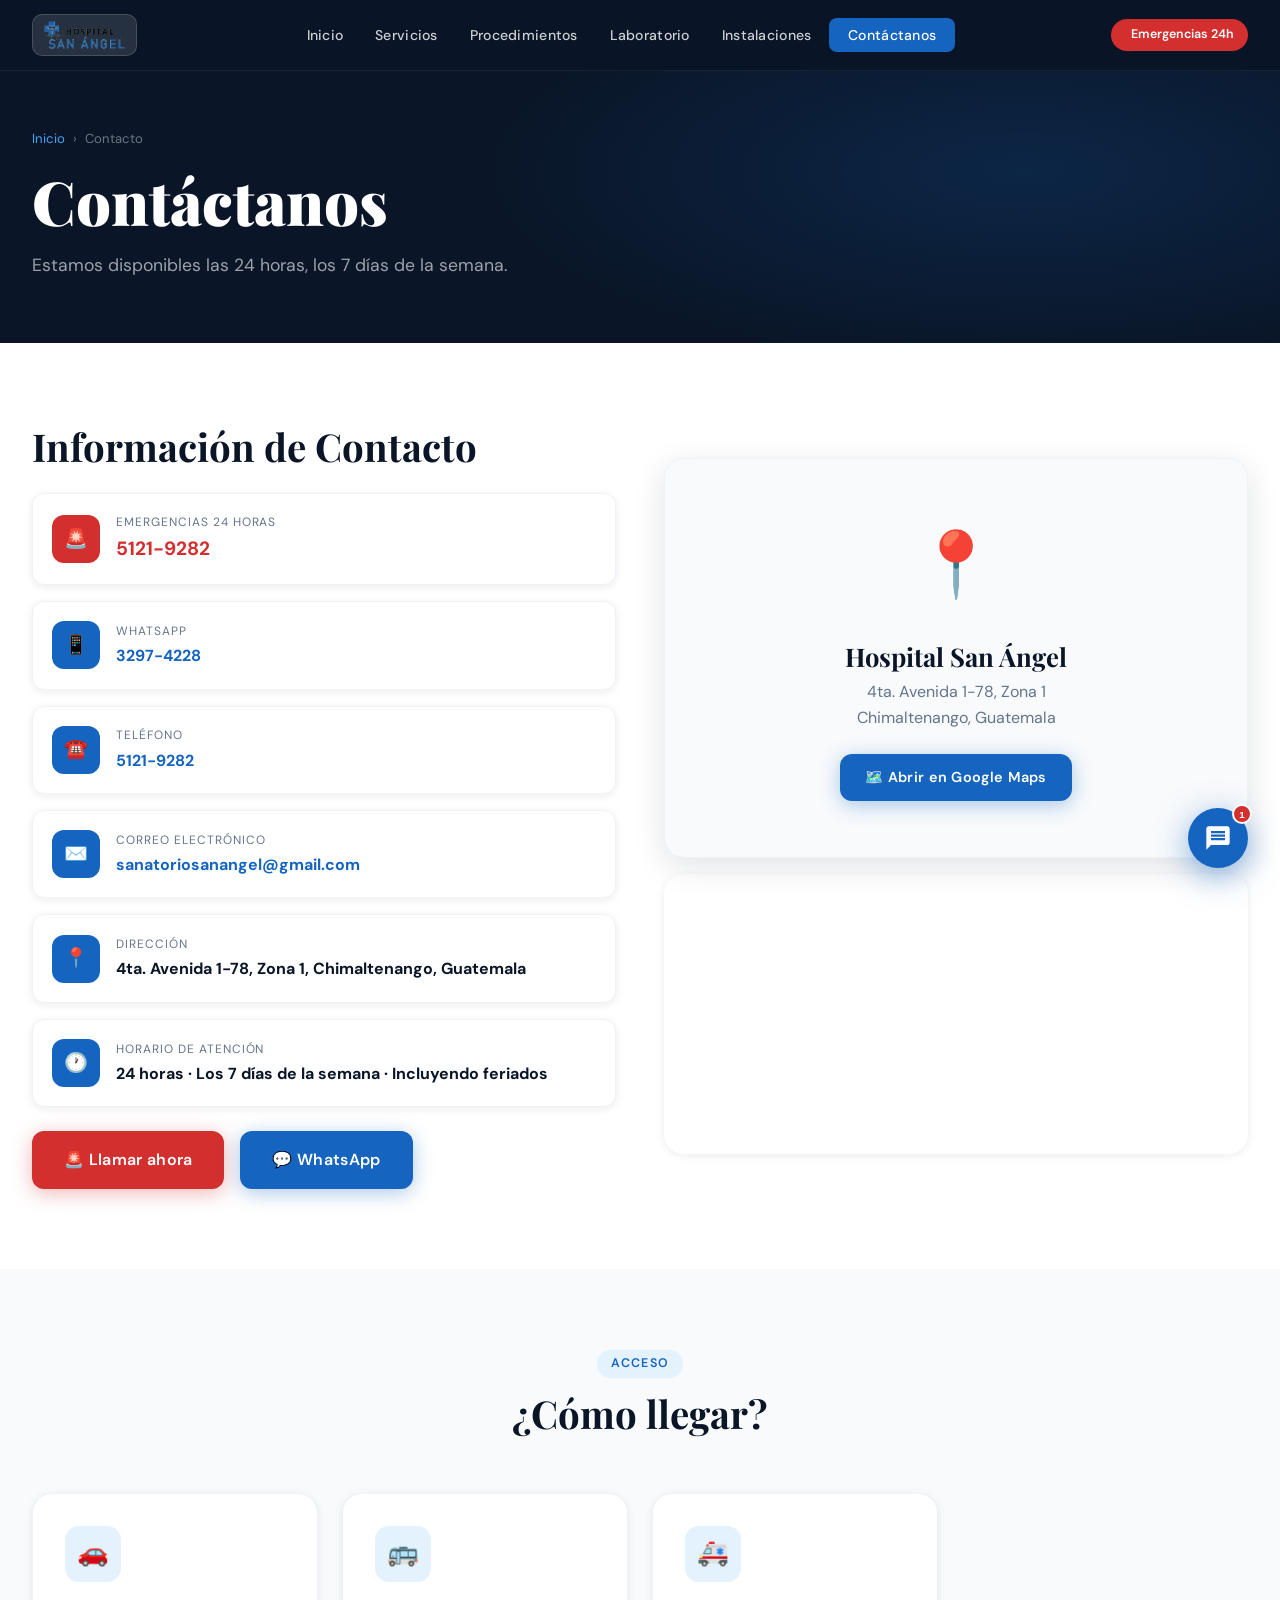
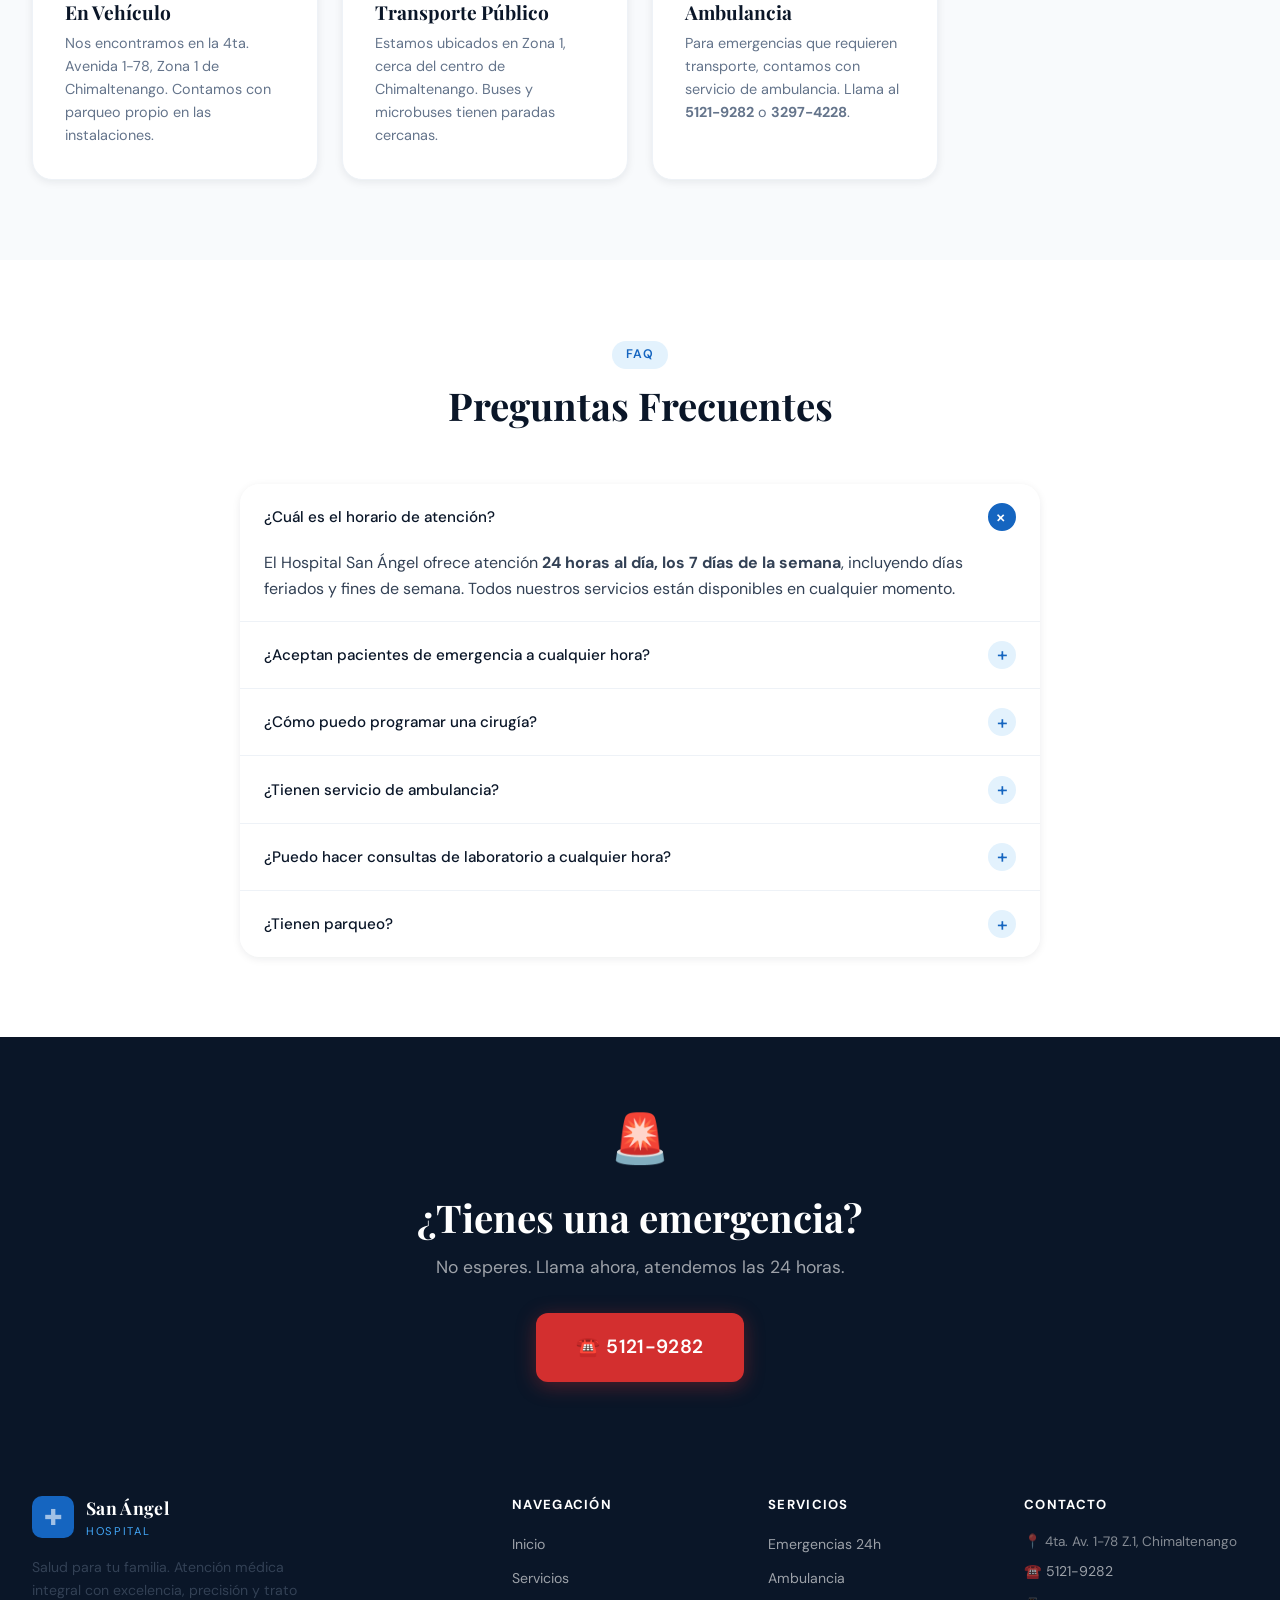
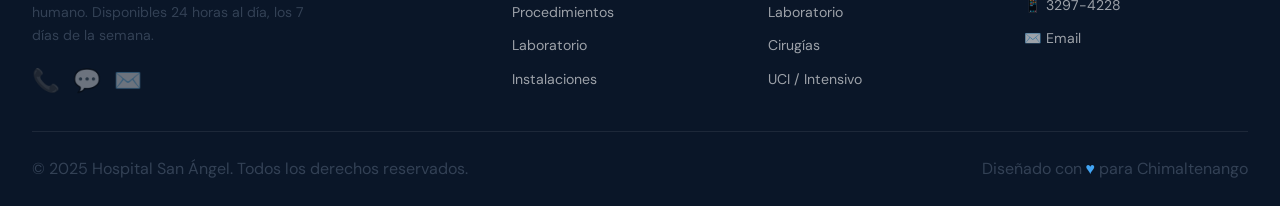
==== pages/contacto.html @ 94cc9ede "first commit" ====
<!DOCTYPE html>
<html lang="es">
<head>
  <meta charset="UTF-8">
  <meta name="viewport" content="width=device-width, initial-scale=1.0">
  <title>Contacto y Ubicación – Hospital San Ángel Chimaltenango</title>
  <meta name="description" content="Contáctanos: 5121-9282 | 3297-4228. 4ta. Avenida 1-78, Zona 1, Chimaltenango. Atención 24 horas. Hospital San Ángel.">
  <link rel="stylesheet" href="../css/main.css">
</head>
<body>

<div id="header-root"></div>

<!-- PAGE HERO -->
<section class="page-hero">
  <div class="container">
    <div class="breadcrumb">
      <a href="../index.html">Inicio</a>
      <span>›</span>
      <span>Contacto</span>
    </div>
    <h1 class="fade-in">Contáctanos</h1>
    <p class="fade-in fade-in-delay-1">Estamos disponibles las 24 horas, los 7 días de la semana.</p>
  </div>
</section>

<!-- CONTACTO PRINCIPAL -->
<section class="section">
  <div class="container">
    <div class="contact-grid fade-in">
      <div>
        <h2 style="margin-bottom:1.5rem;">Información de Contacto</h2>

        <div class="contact-item">
          <div class="contact-icon" style="background:var(--red);">🚨</div>
          <div class="contact-info">
            <label>Emergencias 24 horas</label>
            <strong><a href="tel:51219282" style="color:var(--red); font-size:1.2rem;">5121-9282</a></strong>
          </div>
        </div>

        <div class="contact-item">
          <div class="contact-icon">📱</div>
          <div class="contact-info">
            <label>WhatsApp</label>
            <strong><a href="https://wa.me/50232974228" target="_blank" style="color:var(--blue);">3297-4228</a></strong>
          </div>
        </div>

        <div class="contact-item">
          <div class="contact-icon">☎️</div>
          <div class="contact-info">
            <label>Teléfono</label>
            <strong><a href="tel:51219282" style="color:var(--blue);">5121-9282</a></strong>
          </div>
        </div>

        <div class="contact-item">
          <div class="contact-icon">✉️</div>
          <div class="contact-info">
            <label>Correo Electrónico</label>
            <strong><a href="mailto:sanatoriosanangel@gmail.com" style="color:var(--blue);">sanatoriosanangel@gmail.com</a></strong>
          </div>
        </div>

        <div class="contact-item">
          <div class="contact-icon">📍</div>
          <div class="contact-info">
            <label>Dirección</label>
            <strong>4ta. Avenida 1-78, Zona 1, Chimaltenango, Guatemala</strong>
          </div>
        </div>

        <div class="contact-item">
          <div class="contact-icon">🕐</div>
          <div class="contact-info">
            <label>Horario de Atención</label>
            <strong>24 horas · Los 7 días de la semana · Incluyendo feriados</strong>
          </div>
        </div>

        <div style="display:flex; gap:1rem; flex-wrap:wrap; margin-top:1.5rem;">
          <a href="tel:51219282" class="btn btn-red btn-lg">🚨 Llamar ahora</a>
          <a href="https://wa.me/50232974228" target="_blank" class="btn btn-primary btn-lg">💬 WhatsApp</a>
        </div>
      </div>

      <!-- MAPA -->
      <div class="fade-in fade-in-delay-1">
        <div style="border-radius:var(--radius-lg); overflow:hidden; box-shadow:var(--shadow-md); height:400px; background:var(--gray-100); display:flex; flex-direction:column; align-items:center; justify-content:center; gap:1.5rem; border: 1px solid var(--gray-200);">
          <div style="font-size:4rem;">📍</div>
          <div style="text-align:center;">
            <h3 style="margin-bottom:0.5rem;">Hospital San Ángel</h3>
            <p style="color:var(--gray-500);">4ta. Avenida 1-78, Zona 1<br>Chimaltenango, Guatemala</p>
          </div>
          <a href="https://maps.google.com/?q=Hospital+San+Angel+Chimaltenango+Guatemala" 
             target="_blank" class="btn btn-primary">
            🗺️ Abrir en Google Maps
          </a>
        </div>
        <!-- EMBED MAP (funciona cuando el sitio está alojado) -->
        <div style="margin-top:1rem; border-radius:var(--radius-lg); overflow:hidden; box-shadow:var(--shadow-sm);">
          <iframe 
            src="https://maps.google.com/maps?q=Hospital+San+Angel+4ta+Avenida+Zona+1+Chimaltenango&output=embed&z=15"
            width="100%" height="280" style="border:0; display:block;" 
            allowfullscreen="" loading="lazy"
            referrerpolicy="strict-origin-when-cross-origin"
            title="Mapa Hospital San Ángel">
          </iframe>
        </div>
      </div>
    </div>
  </div>
</section>

<!-- CÓMO LLEGAR -->
<section class="section section-alt">
  <div class="container">
    <div class="section-header">
      <span class="section-label">Acceso</span>
      <h2 class="section-title">¿Cómo llegar?</h2>
    </div>
    <div class="cards-grid fade-in">
      <div class="card">
        <div class="card-icon">🚗</div>
        <h3>En Vehículo</h3>
        <p>Nos encontramos en la 4ta. Avenida 1-78, Zona 1 de Chimaltenango. Contamos con parqueo propio en las instalaciones.</p>
      </div>
      <div class="card fade-in-delay-1">
        <div class="card-icon">🚌</div>
        <h3>Transporte Público</h3>
        <p>Estamos ubicados en Zona 1, cerca del centro de Chimaltenango. Buses y microbuses tienen paradas cercanas.</p>
      </div>
      <div class="card fade-in-delay-2">
        <div class="card-icon">🚑</div>
        <h3>Ambulancia</h3>
        <p>Para emergencias que requieren transporte, contamos con servicio de ambulancia. Llama al <strong>5121-9282</strong> o <strong>3297-4228</strong>.</p>
      </div>
    </div>
  </div>
</section>

<!-- PREGUNTAS FRECUENTES -->
<section class="section">
  <div class="container">
    <div class="section-header">
      <span class="section-label">FAQ</span>
      <h2 class="section-title">Preguntas Frecuentes</h2>
    </div>
    <div style="max-width:800px; margin:0 auto;" class="fade-in">
      <div class="accordion">
        <div class="accordion-item">
          <button class="accordion-btn" aria-expanded="true">
            <span>¿Cuál es el horario de atención?</span>
            <span class="acc-icon">+</span>
          </button>
          <div class="accordion-body open">
            <p>El Hospital San Ángel ofrece atención <strong>24 horas al día, los 7 días de la semana</strong>, incluyendo días feriados y fines de semana. Todos nuestros servicios están disponibles en cualquier momento.</p>
          </div>
        </div>
        <div class="accordion-item">
          <button class="accordion-btn" aria-expanded="false">
            <span>¿Aceptan pacientes de emergencia a cualquier hora?</span>
            <span class="acc-icon">+</span>
          </button>
          <div class="accordion-body">
            <p>Sí. El área de emergencias está disponible <strong>24 horas</strong> con personal médico capacitado para atender cualquier urgencia al momento de llegar. Para emergencias fuera del hospital, llama al <strong>5121-9282</strong>.</p>
          </div>
        </div>
        <div class="accordion-item">
          <button class="accordion-btn" aria-expanded="false">
            <span>¿Cómo puedo programar una cirugía?</span>
            <span class="acc-icon">+</span>
          </button>
          <div class="accordion-body">
            <p>Puedes comunicarte con nosotros por WhatsApp al <strong>3297-4228</strong>, por teléfono al <strong>5121-9282</strong> o por correo electrónico a <strong>sanatoriosanangel@gmail.com</strong> para programar tu procedimiento con el especialista correspondiente.</p>
          </div>
        </div>
        <div class="accordion-item">
          <button class="accordion-btn" aria-expanded="false">
            <span>¿Tienen servicio de ambulancia?</span>
            <span class="acc-icon">+</span>
          </button>
          <div class="accordion-body">
            <p>Sí. Contamos con servicio de ambulancia disponible las <strong>24 horas, los 7 días</strong> para emergencias y traslados. Llama al <strong>3297-4228</strong> o <strong>5121-9282</strong> para solicitarla.</p>
          </div>
        </div>
        <div class="accordion-item">
          <button class="accordion-btn" aria-expanded="false">
            <span>¿Puedo hacer consultas de laboratorio a cualquier hora?</span>
            <span class="acc-icon">+</span>
          </button>
          <div class="accordion-body">
            <p>Sí. Nuestro laboratorio clínico está disponible <strong>24 horas</strong> para análisis de emergencia y estudios de rutina. Los resultados son entregados de forma confiable y puntual.</p>
          </div>
        </div>
        <div class="accordion-item">
          <button class="accordion-btn" aria-expanded="false">
            <span>¿Tienen parqueo?</span>
            <span class="acc-icon">+</span>
          </button>
          <div class="accordion-body">
            <p>Sí. Contamos con parqueo propio dentro de las instalaciones del hospital, disponible para pacientes y sus acompañantes las 24 horas.</p>
          </div>
        </div>
      </div>
    </div>
  </div>
</section>

<!-- CTA EMERGENCIAS -->
<section style="background:var(--navy); padding:4rem 0;">
  <div class="container" style="text-align:center;">
    <div class="fade-in">
      <div style="font-size:3rem; margin-bottom:1rem;">🚨</div>
      <h2 style="color:white; margin-bottom:0.8rem;">¿Tienes una emergencia?</h2>
      <p style="color:rgba(255,255,255,0.6); margin-bottom:2rem; font-size:1.1rem;">No esperes. Llama ahora, atendemos las 24 horas.</p>
      <a href="tel:51219282" class="btn btn-red btn-lg" style="font-size:1.2rem; padding:1.2rem 2.5rem;">
        ☎️ 5121-9282
      </a>
    </div>
  </div>
</section>

<div id="footer-root"></div>
<div id="chatbot-root"></div>

<script src="../js/components.js"></script>
<script src="../js/main.js"></script>
<script>
  document.getElementById('header-root').innerHTML = renderHeader('contacto');
  document.getElementById('footer-root').innerHTML = renderFooter(true);
  document.getElementById('chatbot-root').innerHTML = renderChatbot();
</script>
</body>
</html>
---- css/main.css ----
@import url('https://fonts.googleapis.com/css2?family=Playfair+Display:wght@400;700;900&family=DM+Sans:ital,opsz,wght@0,9..40,300;0,9..40,400;0,9..40,500;0,9..40,600;1,9..40,300&display=swap');

:root {
  --navy: #0A1628;
  --navy-mid: #112240;
  --blue: #1565C0;
  --blue-bright: #1976D2;
  --blue-light: #42A5F5;
  --blue-pale: #E3F2FD;
  --red: #D32F2F;
  --red-soft: #EF5350;
  --white: #FFFFFF;
  --gray-100: #F8FAFC;
  --gray-200: #EEF2F7;
  --gray-300: #CBD5E1;
  --gray-500: #64748B;
  --gray-700: #334155;
  --gold: #FFB300;
  --shadow-sm: 0 2px 8px rgba(10,22,40,0.08);
  --shadow-md: 0 8px 32px rgba(10,22,40,0.12);
  --shadow-lg: 0 24px 64px rgba(10,22,40,0.18);
  --radius: 12px;
  --radius-lg: 20px;
  --transition: all 0.3s cubic-bezier(0.4,0,0.2,1);
}

*, *::before, *::after { box-sizing: border-box; margin: 0; padding: 0; }

html { scroll-behavior: smooth; font-size: 16px; }

body {
  font-family: 'DM Sans', sans-serif;
  background: var(--white);
  color: var(--navy);
  overflow-x: hidden;
  line-height: 1.6;
}

/* ─── TYPOGRAPHY ─── */
h1, h2, h3, h4 {
  font-family: 'Playfair Display', serif;
  line-height: 1.2;
}
h1 { font-size: clamp(2.2rem, 5vw, 3.8rem); font-weight: 900; }
h2 { font-size: clamp(1.6rem, 3vw, 2.6rem); font-weight: 700; }
h3 { font-size: clamp(1.2rem, 2vw, 1.6rem); font-weight: 700; }
h4 { font-size: 1.1rem; font-weight: 600; font-family: 'DM Sans', sans-serif; }
p { font-size: 1rem; color: var(--gray-700); }
a { text-decoration: none; color: inherit; }

/* ─── HEADER / NAV ─── */
.site-header {
  position: fixed; top: 0; left: 0; right: 0; z-index: 1000;
  background: rgba(10,22,40,0.95);
  backdrop-filter: blur(16px);
  border-bottom: 1px solid rgba(255,255,255,0.06);
  transition: var(--transition);
}
.site-header.scrolled {
  background: rgba(10,22,40,0.98);
  box-shadow: var(--shadow-md);
}
.nav-inner {
  max-width: 1300px; margin: 0 auto;
  display: flex; align-items: center; justify-content: space-between;
  padding: 0 2rem; height: 70px;
}
.nav-logo {
  display: flex; align-items: center; gap: 12px;
}
.nav-logo .logo-icon {
  width: 42px; height: 42px;
  background: var(--blue);
  border-radius: 10px;
  display: flex; align-items: center; justify-content: center;
  font-size: 1.4rem;
}
.nav-logo .logo-text { color: var(--white); }
.nav-logo .logo-text strong {
  display: block; font-family: 'Playfair Display', serif;
  font-size: 1.1rem; letter-spacing: 0.02em;
}
.nav-logo .logo-text span {
  display: block; font-size: 0.7rem; color: var(--blue-light);
  letter-spacing: 0.15em; text-transform: uppercase;
}
.nav-links {
  display: flex; align-items: center; gap: 0.2rem; list-style: none;
}
.nav-links a {
  color: rgba(255,255,255,0.8); font-size: 0.88rem;
  padding: 0.5rem 0.9rem; border-radius: 8px;
  transition: var(--transition); font-weight: 500;
  letter-spacing: 0.02em;
}
.nav-links a:hover { color: var(--white); background: rgba(255,255,255,0.08); }
.nav-links a.active { color: var(--blue-light); }
.nav-cta {
  background: var(--blue); color: var(--white) !important;
  border-radius: 8px; padding: 0.5rem 1.2rem !important;
}
.nav-cta:hover { background: var(--blue-bright) !important; }
.nav-emergency {
  display: flex; align-items: center; gap: 8px;
}
.emergency-pill {
  background: var(--red); color: var(--white);
  border-radius: 100px; padding: 6px 14px;
  font-size: 0.78rem; font-weight: 600;
  display: flex; align-items: center; gap: 6px;
  animation: pulse-red 2s infinite;
}
@keyframes pulse-red {
  0%, 100% { box-shadow: 0 0 0 0 rgba(211,47,47,0.4); }
  50% { box-shadow: 0 0 0 8px rgba(211,47,47,0); }
}
.hamburger {
  display: none; flex-direction: column; gap: 5px;
  cursor: pointer; padding: 6px;
}
.hamburger span {
  display: block; width: 24px; height: 2px;
  background: var(--white); border-radius: 2px;
  transition: var(--transition);
}

/* ─── HERO ─── */
.hero {
  min-height: 100vh;
  background: var(--navy);
  position: relative; overflow: hidden;
  display: flex; align-items: center;
  padding-top: 70px;
}
.hero-bg {
  position: absolute; inset: 0;
  background: 
    radial-gradient(ellipse 80% 60% at 70% 50%, rgba(21,101,192,0.18) 0%, transparent 70%),
    radial-gradient(ellipse 40% 40% at 20% 80%, rgba(66,165,245,0.08) 0%, transparent 60%);
}
.hero-grid {
  position: absolute; inset: 0; opacity: 0.04;
  background-image: 
    linear-gradient(rgba(255,255,255,0.5) 1px, transparent 1px),
    linear-gradient(90deg, rgba(255,255,255,0.5) 1px, transparent 1px);
  background-size: 60px 60px;
}
.hero-inner {
  max-width: 1300px; margin: 0 auto; padding: 0 2rem;
  display: grid; grid-template-columns: 1fr 1fr;
  gap: 4rem; align-items: center; width: 100%;
  position: relative; z-index: 1;
}
.hero-badge {
  display: inline-flex; align-items: center; gap: 8px;
  background: rgba(21,101,192,0.2); border: 1px solid rgba(21,101,192,0.4);
  border-radius: 100px; padding: 6px 16px; margin-bottom: 1.5rem;
  color: var(--blue-light); font-size: 0.82rem; font-weight: 500;
  letter-spacing: 0.08em; text-transform: uppercase;
}
.hero-badge .dot {
  width: 7px; height: 7px; background: var(--blue-light);
  border-radius: 50%; animation: blink 1.5s infinite;
}
@keyframes blink {
  0%, 100% { opacity: 1; } 50% { opacity: 0.3; }
}
.hero-title { color: var(--white); margin-bottom: 1.2rem; }
.hero-title span { color: var(--blue-light); display: block; }
.hero-desc {
  color: rgba(255,255,255,0.65); font-size: 1.1rem;
  margin-bottom: 2rem; max-width: 480px; line-height: 1.7;
}
.hero-actions { display: flex; gap: 1rem; flex-wrap: wrap; margin-bottom: 2.5rem; }
.hero-stats {
  display: flex; gap: 2rem;
}
.hero-stat-num {
  font-family: 'Playfair Display', serif;
  font-size: 2rem; font-weight: 900; color: var(--white);
}
.hero-stat-label { font-size: 0.78rem; color: rgba(255,255,255,0.5); text-transform: uppercase; letter-spacing: 0.08em; }
.hero-cards {
  display: grid; grid-template-columns: 1fr 1fr;
  gap: 1rem;
}
.hero-card {
  background: rgba(255,255,255,0.04);
  border: 1px solid rgba(255,255,255,0.08);
  border-radius: var(--radius-lg); padding: 1.5rem;
  transition: var(--transition);
}
.hero-card:hover {
  background: rgba(255,255,255,0.07);
  border-color: rgba(21,101,192,0.4);
  transform: translateY(-4px);
}
.hero-card:first-child { grid-column: 1 / -1; }
.hero-card-icon {
  width: 48px; height: 48px; border-radius: 12px;
  background: rgba(21,101,192,0.2);
  display: flex; align-items: center; justify-content: center;
  font-size: 1.4rem; margin-bottom: 0.8rem;
}
.hero-card h4 { color: var(--white); margin-bottom: 0.3rem; }
.hero-card p { font-size: 0.85rem; color: rgba(255,255,255,0.5); }

/* ─── BUTTONS ─── */
.btn {
  display: inline-flex; align-items: center; gap: 8px;
  padding: 0.75rem 1.6rem; border-radius: var(--radius);
  font-size: 0.9rem; font-weight: 600; cursor: pointer;
  transition: var(--transition); border: none;
  font-family: 'DM Sans', sans-serif; letter-spacing: 0.02em;
  text-decoration: none;
}
.btn-primary {
  background: var(--blue); color: var(--white);
  box-shadow: 0 4px 20px rgba(21,101,192,0.35);
}
.btn-primary:hover {
  background: var(--blue-bright);
  transform: translateY(-2px);
  box-shadow: 0 8px 30px rgba(21,101,192,0.45);
}
.btn-outline {
  background: transparent; color: var(--white);
  border: 1.5px solid rgba(255,255,255,0.25);
}
.btn-outline:hover {
  background: rgba(255,255,255,0.08);
  border-color: rgba(255,255,255,0.5);
}
.btn-red {
  background: var(--red); color: var(--white);
  box-shadow: 0 4px 20px rgba(211,47,47,0.35);
}
.btn-red:hover {
  background: var(--red-soft);
  transform: translateY(-2px);
}
.btn-lg { padding: 1rem 2rem; font-size: 1rem; }
.btn-sm { padding: 0.5rem 1rem; font-size: 0.82rem; }

/* ─── SECTIONS ─── */
.section { padding: 5rem 0; }
.section-alt { background: var(--gray-100); }
.container { max-width: 1300px; margin: 0 auto; padding: 0 2rem; }
.section-header { text-align: center; margin-bottom: 3.5rem; }
.section-label {
  display: inline-block;
  background: var(--blue-pale); color: var(--blue);
  border-radius: 100px; padding: 4px 14px;
  font-size: 0.78rem; font-weight: 600;
  letter-spacing: 0.1em; text-transform: uppercase;
  margin-bottom: 0.8rem;
}
.section-title { margin-bottom: 0.8rem; }
.section-desc { color: var(--gray-500); max-width: 560px; margin: 0 auto; }

/* ─── CARDS GRID ─── */
.cards-grid {
  display: grid;
  grid-template-columns: repeat(auto-fill, minmax(280px, 1fr));
  gap: 1.5rem;
}
.card {
  background: var(--white); border-radius: var(--radius-lg);
  padding: 2rem; box-shadow: var(--shadow-sm);
  border: 1px solid var(--gray-200);
  transition: var(--transition);
}
.card:hover {
  box-shadow: var(--shadow-md);
  transform: translateY(-4px);
  border-color: var(--blue-pale);
}
.card-icon {
  width: 56px; height: 56px; border-radius: 14px;
  background: var(--blue-pale);
  display: flex; align-items: center; justify-content: center;
  font-size: 1.6rem; margin-bottom: 1.2rem;
}
.card h3 { margin-bottom: 0.5rem; font-size: 1.2rem; }
.card p { font-size: 0.9rem; color: var(--gray-500); }

/* ─── PRICE TABLE ─── */
.price-table {
  width: 100%; border-collapse: collapse;
  border-radius: var(--radius-lg); overflow: hidden;
  box-shadow: var(--shadow-md);
}
.price-table thead { background: var(--navy); }
.price-table thead th {
  color: var(--white); padding: 1rem 1.4rem;
  text-align: left; font-size: 0.82rem;
  letter-spacing: 0.08em; text-transform: uppercase;
  font-family: 'DM Sans', sans-serif;
}
.price-table tbody tr {
  border-bottom: 1px solid var(--gray-200);
  transition: var(--transition);
}
.price-table tbody tr:last-child { border-bottom: none; }
.price-table tbody tr:hover { background: var(--blue-pale); }
.price-table tbody td {
  padding: 1rem 1.4rem; font-size: 0.95rem; vertical-align: middle;
}
.price-table tbody td:first-child { font-weight: 500; }
.price-badge {
  display: inline-block;
  background: var(--blue); color: var(--white);
  border-radius: 8px; padding: 4px 12px;
  font-size: 0.88rem; font-weight: 600;
}

/* ─── INCLUDES LIST ─── */
.includes-list { list-style: none; }
.includes-list li {
  display: flex; align-items: flex-start; gap: 10px;
  padding: 0.5rem 0; font-size: 0.9rem; color: var(--gray-700);
  border-bottom: 1px solid var(--gray-200);
}
.includes-list li:last-child { border-bottom: none; }
.includes-list li::before {
  content: '✓'; color: var(--blue); font-weight: 700;
  flex-shrink: 0; margin-top: 2px;
}

/* ─── CONTACT ─── */
.contact-grid {
  display: grid; grid-template-columns: 1fr 1fr;
  gap: 3rem; align-items: center;
}
.contact-item {
  display: flex; align-items: center; gap: 1rem;
  padding: 1.2rem; border-radius: var(--radius);
  background: var(--white); box-shadow: var(--shadow-sm);
  border: 1px solid var(--gray-200); margin-bottom: 1rem;
  transition: var(--transition);
}
.contact-item:hover { box-shadow: var(--shadow-md); transform: translateX(4px); }
.contact-icon {
  width: 48px; height: 48px; border-radius: 12px;
  background: var(--blue); color: var(--white);
  display: flex; align-items: center; justify-content: center;
  font-size: 1.2rem; flex-shrink: 0;
}
.contact-info label {
  display: block; font-size: 0.75rem; color: var(--gray-500);
  text-transform: uppercase; letter-spacing: 0.08em; margin-bottom: 2px;
}
.contact-info strong { font-size: 1rem; color: var(--navy); }

/* ─── FOOTER ─── */
.site-footer {
  background: var(--navy);
  padding: 3rem 0 1.5rem;
  color: rgba(255,255,255,0.6);
}
.footer-inner {
  max-width: 1300px; margin: 0 auto; padding: 0 2rem;
}
.footer-top {
  display: grid; grid-template-columns: 2fr 1fr 1fr 1fr;
  gap: 2rem; padding-bottom: 2rem;
  border-bottom: 1px solid rgba(255,255,255,0.08);
  margin-bottom: 1.5rem;
}
.footer-brand p { font-size: 0.88rem; margin: 1rem 0; max-width: 280px; }
.footer-col h5 {
  color: var(--white); font-size: 0.82rem;
  text-transform: uppercase; letter-spacing: 0.1em;
  margin-bottom: 1rem; font-family: 'DM Sans', sans-serif;
}
.footer-col ul { list-style: none; }
.footer-col li { margin-bottom: 0.5rem; }
.footer-col a { font-size: 0.88rem; transition: var(--transition); }
.footer-col a:hover { color: var(--blue-light); }
.footer-bottom {
  display: flex; justify-content: space-between; align-items: center;
  font-size: 0.82rem;
}
.footer-bottom span { color: var(--blue-light); }

/* ─── CHATBOT ─── */
.chatbot-trigger {
  position: fixed; bottom: 2rem; right: 2rem; z-index: 2000;
  width: 60px; height: 60px; border-radius: 50%;
  background: var(--blue);
  box-shadow: 0 8px 32px rgba(21,101,192,0.5);
  display: flex; align-items: center; justify-content: center;
  cursor: pointer; border: none;
  transition: var(--transition);
  animation: float 3s ease-in-out infinite;
}
.chatbot-trigger:hover {
  transform: scale(1.1);
  box-shadow: 0 12px 40px rgba(21,101,192,0.6);
}
@keyframes float {
  0%, 100% { transform: translateY(0); }
  50% { transform: translateY(-6px); }
}
.chatbot-trigger:hover { animation: none; }
.chatbot-trigger svg { width: 28px; height: 28px; fill: white; }
.chatbot-badge {
  position: absolute; top: -4px; right: -4px;
  width: 20px; height: 20px; background: var(--red);
  border-radius: 50%; border: 2px solid white;
  display: flex; align-items: center; justify-content: center;
  font-size: 0.62rem; color: white; font-weight: 700;
}
.chatbot-window {
  position: fixed; bottom: 5.5rem; right: 2rem; z-index: 1999;
  width: 380px; max-height: 560px;
  background: var(--white); border-radius: var(--radius-lg);
  box-shadow: var(--shadow-lg);
  display: flex; flex-direction: column;
  overflow: hidden;
  transform: scale(0.9) translateY(20px); opacity: 0;
  pointer-events: none;
  transition: all 0.3s cubic-bezier(0.34,1.56,0.64,1);
  border: 1px solid var(--gray-200);
}
.chatbot-window.open {
  transform: scale(1) translateY(0); opacity: 1;
  pointer-events: all;
}
.chatbot-header {
  background: var(--navy); padding: 1.2rem 1.4rem;
  display: flex; align-items: center; gap: 12px;
}
.chatbot-avatar {
  width: 40px; height: 40px; background: var(--blue);
  border-radius: 50%;
  display: flex; align-items: center; justify-content: center;
  font-size: 1.2rem; flex-shrink: 0;
}
.chatbot-header-info { flex: 1; }
.chatbot-header-info strong {
  display: block; color: var(--white); font-size: 0.95rem;
}
.chatbot-header-info span {
  font-size: 0.75rem; color: rgba(255,255,255,0.5);
  display: flex; align-items: center; gap: 5px;
}
.online-dot {
  width: 7px; height: 7px; background: #4CAF50;
  border-radius: 50%; animation: blink 2s infinite;
}
.chatbot-close {
  background: none; border: none; cursor: pointer;
  color: rgba(255,255,255,0.5); font-size: 1.4rem;
  line-height: 1; transition: var(--transition); padding: 2px;
}
.chatbot-close:hover { color: white; }
.chatbot-messages {
  flex: 1; overflow-y: auto; padding: 1.2rem;
  display: flex; flex-direction: column; gap: 0.8rem;
  scroll-behavior: smooth;
}
.chatbot-messages::-webkit-scrollbar { width: 4px; }
.chatbot-messages::-webkit-scrollbar-track { background: transparent; }
.chatbot-messages::-webkit-scrollbar-thumb { background: var(--gray-300); border-radius: 2px; }
.msg {
  max-width: 85%; display: flex; flex-direction: column; gap: 3px;
}
.msg.bot { align-self: flex-start; }
.msg.user { align-self: flex-end; }
.msg-bubble {
  padding: 0.7rem 1rem; border-radius: 16px;
  font-size: 0.88rem; line-height: 1.5;
}
.msg.bot .msg-bubble {
  background: var(--gray-100); color: var(--navy);
  border-bottom-left-radius: 4px;
}
.msg.user .msg-bubble {
  background: var(--blue); color: white;
  border-bottom-right-radius: 4px;
}
.msg-time {
  font-size: 0.68rem; color: var(--gray-500);
  padding: 0 4px;
}
.msg.user .msg-time { text-align: right; }
.chat-quick-btns {
  display: flex; flex-wrap: wrap; gap: 6px;
  padding: 0.5rem 1.2rem;
  border-top: 1px solid var(--gray-200);
}
.quick-btn {
  background: var(--blue-pale); color: var(--blue);
  border: 1px solid rgba(21,101,192,0.2);
  border-radius: 100px; padding: 5px 12px;
  font-size: 0.78rem; cursor: pointer;
  transition: var(--transition); font-family: 'DM Sans', sans-serif;
  font-weight: 500;
}
.quick-btn:hover { background: var(--blue); color: white; }
.chatbot-input-area {
  padding: 0.8rem 1.2rem;
  border-top: 1px solid var(--gray-200);
  display: flex; gap: 8px; align-items: center;
}
.chatbot-input {
  flex: 1; border: 1.5px solid var(--gray-300);
  border-radius: 100px; padding: 0.55rem 1rem;
  font-size: 0.88rem; font-family: 'DM Sans', sans-serif;
  outline: none; transition: var(--transition);
  color: var(--navy);
}
.chatbot-input:focus { border-color: var(--blue); }
.chatbot-send {
  width: 38px; height: 38px; background: var(--blue);
  border: none; border-radius: 50%; cursor: pointer;
  display: flex; align-items: center; justify-content: center;
  transition: var(--transition); flex-shrink: 0;
}
.chatbot-send:hover { background: var(--blue-bright); transform: scale(1.05); }
.chatbot-send svg { width: 16px; height: 16px; fill: white; }
.typing-indicator {
  display: flex; gap: 4px; padding: 4px;
}
.typing-indicator span {
  width: 8px; height: 8px; background: var(--gray-500);
  border-radius: 50%; animation: bounce 1.2s infinite;
}
.typing-indicator span:nth-child(2) { animation-delay: 0.2s; }
.typing-indicator span:nth-child(3) { animation-delay: 0.4s; }
@keyframes bounce {
  0%, 100% { transform: translateY(0); opacity: 0.5; }
  50% { transform: translateY(-6px); opacity: 1; }
}

/* ─── PAGE HERO ─── */
.page-hero {
  background: var(--navy); padding: 8rem 0 4rem;
  position: relative; overflow: hidden;
}
.page-hero::before {
  content: ''; position: absolute; inset: 0;
  background: radial-gradient(ellipse 60% 80% at 80% 50%, rgba(21,101,192,0.2) 0%, transparent 70%);
}
.page-hero .container { position: relative; z-index: 1; }
.page-hero h1 { color: var(--white); margin-bottom: 0.8rem; }
.page-hero p { color: rgba(255,255,255,0.6); font-size: 1.1rem; }
.breadcrumb {
  display: flex; align-items: center; gap: 8px;
  margin-bottom: 1rem;
  font-size: 0.82rem; color: rgba(255,255,255,0.4);
}
.breadcrumb a { color: var(--blue-light); transition: var(--transition); }
.breadcrumb a:hover { color: white; }

/* ─── ACCORDION ─── */
.accordion { border-radius: var(--radius-lg); overflow: hidden; box-shadow: var(--shadow-sm); }
.accordion-item { border-bottom: 1px solid var(--gray-200); background: white; }
.accordion-item:last-child { border-bottom: none; }
.accordion-btn {
  width: 100%; display: flex; align-items: center; justify-content: space-between;
  padding: 1.2rem 1.5rem; background: none; border: none;
  cursor: pointer; font-family: 'DM Sans', sans-serif;
  font-size: 0.95rem; font-weight: 500; color: var(--navy);
  transition: var(--transition); text-align: left;
}
.accordion-btn:hover { background: var(--gray-100); }
.accordion-btn .acc-icon {
  width: 28px; height: 28px; background: var(--blue-pale);
  border-radius: 50%; display: flex; align-items: center; justify-content: center;
  color: var(--blue); font-size: 1.2rem; flex-shrink: 0;
  transition: var(--transition);
}
.accordion-btn[aria-expanded="true"] .acc-icon { transform: rotate(45deg); background: var(--blue); color: white; }
.accordion-body { display: none; padding: 0 1.5rem 1.2rem; }
.accordion-body.open { display: block; }

/* ─── GALLERY ─── */
.gallery-grid {
  display: grid;
  grid-template-columns: repeat(auto-fill, minmax(260px, 1fr));
  gap: 1rem;
}
.gallery-item {
  border-radius: var(--radius); overflow: hidden;
  aspect-ratio: 4/3; background: var(--gray-200);
  position: relative;
}
.gallery-item img {
  width: 100%; height: 100%; object-fit: cover;
  transition: var(--transition);
}
.gallery-item:hover img { transform: scale(1.05); }
.gallery-caption {
  position: absolute; bottom: 0; left: 0; right: 0;
  background: linear-gradient(transparent, rgba(10,22,40,0.85));
  padding: 1.5rem 1rem 0.8rem;
  color: white; font-size: 0.82rem; font-weight: 500;
  opacity: 0; transition: var(--transition);
}
.gallery-item:hover .gallery-caption { opacity: 1; }

/* ─── NOTICE BOX ─── */
.notice-box {
  background: var(--blue-pale); border-left: 4px solid var(--blue);
  border-radius: 0 var(--radius) var(--radius) 0;
  padding: 1rem 1.2rem; margin: 1.5rem 0;
}
.notice-box p { font-size: 0.88rem; color: var(--navy); margin: 0; }
.notice-box strong { color: var(--blue); }
.notice-box.red {
  background: #FFEBEE; border-color: var(--red);
}
.notice-box.red p { color: #B71C1C; }

/* ─── PACKAGE CARD ─── */
.pkg-card {
  background: var(--white); border-radius: var(--radius-lg);
  border: 1px solid var(--gray-200); overflow: hidden;
  box-shadow: var(--shadow-sm); transition: var(--transition);
}
.pkg-card:hover { box-shadow: var(--shadow-md); transform: translateY(-4px); }
.pkg-header {
  background: var(--navy); padding: 1.5rem;
  display: flex; justify-content: space-between; align-items: flex-start;
}
.pkg-header h3 { color: var(--white); font-size: 1.1rem; }
.pkg-price {
  background: var(--blue); color: white;
  border-radius: 10px; padding: 6px 14px;
  font-size: 1.1rem; font-weight: 700;
  font-family: 'Playfair Display', serif;
  white-space: nowrap;
}
.pkg-body { padding: 1.5rem; }
.pkg-body ul { list-style: none; }
.pkg-body li {
  display: flex; align-items: flex-start; gap: 8px;
  padding: 0.4rem 0; font-size: 0.88rem; color: var(--gray-700);
  border-bottom: 1px solid var(--gray-200);
}
.pkg-body li:last-child { border-bottom: none; }
.pkg-body li .check { color: var(--blue); flex-shrink: 0; font-weight: 700; }

/* ─── RESPONSIVE ─── */
@media (max-width: 1024px) {
  .hero-inner { grid-template-columns: 1fr; gap: 3rem; padding: 3rem 2rem; }
  .hero-cards { display: none; }
  .footer-top { grid-template-columns: 1fr 1fr; }
  .contact-grid { grid-template-columns: 1fr; }
}
@media (max-width: 768px) {
  .nav-links { display: none; }
  .hamburger { display: flex; }
  .nav-emergency { display: none; }
  .footer-top { grid-template-columns: 1fr; }
  .footer-bottom { flex-direction: column; gap: 0.5rem; text-align: center; }
  .cards-grid { grid-template-columns: 1fr; }
  .chatbot-window { width: calc(100vw - 2rem); right: 1rem; }
  .hero-stats { flex-wrap: wrap; gap: 1.5rem; }
  .price-table { font-size: 0.85rem; }
  .price-table td, .price-table th { padding: 0.7rem 0.8rem; }
}

/* ─── MOBILE NAV ─── */
.mobile-nav {
  display: none; position: fixed; inset: 0; z-index: 999;
  background: var(--navy);
  flex-direction: column;
  padding: 6rem 2rem 2rem;
}
.mobile-nav.open { display: flex; }
.mobile-nav a {
  color: rgba(255,255,255,0.8); font-size: 1.3rem;
  padding: 1rem 0; border-bottom: 1px solid rgba(255,255,255,0.08);
  font-family: 'Playfair Display', serif; transition: var(--transition);
}
.mobile-nav a:hover { color: var(--blue-light); padding-left: 8px; }
.mobile-nav-close {
  position: absolute; top: 1.5rem; right: 2rem;
  background: none; border: none; color: white;
  font-size: 2rem; cursor: pointer;
}

/* ─── ANIMATIONS ─── */
.fade-in { opacity: 0; transform: translateY(30px); transition: opacity 0.6s ease, transform 0.6s ease; }
.fade-in.visible { opacity: 1; transform: translateY(0); }
.fade-in-delay-1 { transition-delay: 0.1s; }
.fade-in-delay-2 { transition-delay: 0.2s; }
.fade-in-delay-3 { transition-delay: 0.3s; }
.fade-in-delay-4 { transition-delay: 0.4s; }

/* ═══════════════════════════════════════════════
   NUEVAS SECCIONES — HOSPITAL SAN ÁNGEL
   ═══════════════════════════════════════════════ */

/* ─── MISIÓN VISIÓN VALORES ─── */
.mvv-section {
  background: var(--navy);
  position: relative;
  overflow: hidden;
  padding: 6rem 0;
}
.mvv-section::before {
  content: '';
  position: absolute; inset: 0;
  background:
    radial-gradient(ellipse 50% 70% at 0% 50%, rgba(21,101,192,0.15) 0%, transparent 60%),
    radial-gradient(ellipse 40% 60% at 100% 30%, rgba(66,165,245,0.08) 0%, transparent 60%);
}
.mvv-grid {
  display: grid;
  grid-template-columns: 1fr 1fr 1fr;
  gap: 2px;
  position: relative; z-index: 1;
}
.mvv-card {
  padding: 3rem 2.5rem;
  border-right: 1px solid rgba(255,255,255,0.07);
  position: relative;
  transition: var(--transition);
}
.mvv-card:last-child { border-right: none; }
.mvv-card::before {
  content: '';
  position: absolute;
  top: 0; left: 0; right: 0;
  height: 3px;
  background: linear-gradient(90deg, transparent, var(--blue-light), transparent);
  opacity: 0;
  transition: var(--transition);
}
.mvv-card:hover::before { opacity: 1; }
.mvv-card:hover { background: rgba(255,255,255,0.03); }
.mvv-number {
  font-family: 'Playfair Display', serif;
  font-size: 5rem;
  font-weight: 900;
  color: rgba(255,255,255,0.04);
  line-height: 1;
  position: absolute;
  top: 1.5rem; right: 2rem;
  pointer-events: none;
}
.mvv-icon {
  width: 56px; height: 56px;
  border-radius: 14px;
  background: rgba(21,101,192,0.2);
  border: 1px solid rgba(21,101,192,0.3);
  display: flex; align-items: center; justify-content: center;
  font-size: 1.5rem;
  margin-bottom: 1.5rem;
  transition: var(--transition);
}
.mvv-card:hover .mvv-icon {
  background: var(--blue);
  border-color: var(--blue);
}
.mvv-card h3 {
  color: var(--white);
  font-size: 1.4rem;
  margin-bottom: 1rem;
  letter-spacing: 0.02em;
}
.mvv-card p {
  color: rgba(255,255,255,0.55);
  font-size: 0.9rem;
  line-height: 1.8;
}
.valores-grid {
  display: grid;
  grid-template-columns: repeat(3, 1fr);
  gap: 1rem;
  margin-top: 1.5rem;
}
.valor-chip {
  display: flex; align-items: center; gap: 10px;
  padding: 0.7rem 1rem;
  background: rgba(255,255,255,0.04);
  border: 1px solid rgba(255,255,255,0.08);
  border-radius: 10px;
  transition: var(--transition);
}
.valor-chip:hover {
  background: rgba(21,101,192,0.15);
  border-color: rgba(21,101,192,0.3);
}
.valor-chip .v-icon { font-size: 1.1rem; }
.valor-chip span {
  color: rgba(255,255,255,0.7);
  font-size: 0.82rem;
  font-weight: 500;
}

/* ─── VIDEO GALLERY ─── */
.video-section {
  background: #0C1A2E;
  padding: 6rem 0;
  position: relative;
  overflow: hidden;
}
.video-section::before {
  content: '';
  position: absolute; inset: 0;
  background:
    radial-gradient(ellipse 60% 80% at 50% 0%, rgba(21,101,192,0.12) 0%, transparent 60%);
}
.video-layout {
  display: grid;
  grid-template-columns: 1fr 380px;
  gap: 2rem;
  align-items: start;
  position: relative; z-index: 1;
}
.video-player-wrap {
  position: relative;
}
.video-player-frame {
  width: 100%;
  aspect-ratio: 16/9;
  border-radius: var(--radius-lg);
  overflow: hidden;
  background: #000;
  box-shadow: 0 32px 80px rgba(0,0,0,0.6);
  border: 1px solid rgba(255,255,255,0.08);
  position: relative;
}
.video-player-frame iframe {
  width: 100%;
  height: 100%;
  border: none;
  display: block;
}
.video-now-playing {
  margin-top: 1.2rem;
  display: flex; align-items: center; gap: 12px;
}
.now-playing-dot {
  width: 10px; height: 10px;
  background: var(--red);
  border-radius: 50%;
  animation: pulse-red 1.5s infinite;
  flex-shrink: 0;
}
.now-playing-text {
  font-size: 0.85rem;
  color: rgba(255,255,255,0.4);
  text-transform: uppercase;
  letter-spacing: 0.1em;
}
.now-playing-title {
  color: var(--white);
  font-size: 1.1rem;
  font-family: 'Playfair Display', serif;
  font-weight: 700;
}
.video-list {
  display: flex;
  flex-direction: column;
  gap: 0.6rem;
  max-height: 520px;
  overflow-y: auto;
  padding-right: 4px;
}
.video-list::-webkit-scrollbar { width: 3px; }
.video-list::-webkit-scrollbar-track { background: transparent; }
.video-list::-webkit-scrollbar-thumb { background: rgba(255,255,255,0.1); border-radius: 2px; }
.video-item {
  display: flex; align-items: center; gap: 1rem;
  padding: 0.9rem 1rem;
  background: rgba(255,255,255,0.04);
  border: 1px solid rgba(255,255,255,0.06);
  border-radius: 12px;
  cursor: pointer;
  transition: var(--transition);
}
.video-item:hover, .video-item.active {
  background: rgba(21,101,192,0.2);
  border-color: rgba(21,101,192,0.4);
}
.video-item.active {
  border-color: var(--blue);
}
.video-thumb {
  width: 72px; height: 50px;
  border-radius: 8px;
  overflow: hidden;
  flex-shrink: 0;
  background: #1a2a3a;
  position: relative;
}
.video-thumb img {
  width: 100%; height: 100%;
  object-fit: cover;
}
.video-thumb-placeholder {
  width: 100%; height: 100%;
  display: flex; align-items: center; justify-content: center;
  background: linear-gradient(135deg, #1a2a3a, #0d1a2a);
  font-size: 1.4rem;
}
.video-play-icon {
  position: absolute;
  inset: 0;
  display: flex; align-items: center; justify-content: center;
  background: rgba(0,0,0,0.4);
  transition: var(--transition);
}
.video-play-icon svg {
  width: 20px; height: 20px;
  fill: white;
  filter: drop-shadow(0 1px 3px rgba(0,0,0,0.5));
}
.video-item:hover .video-play-icon { background: rgba(21,101,192,0.5); }
.video-item.active .video-play-icon { background: rgba(21,101,192,0.6); }
.video-info { flex: 1; min-width: 0; }
.video-info strong {
  display: block;
  color: var(--white);
  font-size: 0.9rem;
  font-weight: 600;
  margin-bottom: 3px;
  white-space: nowrap; overflow: hidden; text-overflow: ellipsis;
}
.video-info span {
  font-size: 0.75rem;
  color: rgba(255,255,255,0.4);
}
.video-num {
  font-size: 0.75rem;
  color: rgba(255,255,255,0.2);
  font-weight: 600;
  font-family: 'Playfair Display', serif;
  flex-shrink: 0;
}
.video-item.active .video-num { color: var(--blue-light); }
.uci-badge {
  display: inline-flex; align-items: center; gap: 6px;
  background: rgba(211,47,47,0.2);
  border: 1px solid rgba(211,47,47,0.4);
  border-radius: 100px;
  padding: 4px 12px;
  font-size: 0.75rem;
  color: #EF9A9A;
  font-weight: 600;
  letter-spacing: 0.06em;
  text-transform: uppercase;
  margin-top: 0.5rem;
  display: inline-flex;
}

/* ─── TESTIMONIOS ─── */
.testimonios-section {
  background: var(--gray-100);
  padding: 6rem 0;
  position: relative;
  overflow: hidden;
}
.testimonios-section::before {
  content: '';
  position: absolute;
  top: -60px; right: -60px;
  width: 400px; height: 400px;
  background: radial-gradient(circle, rgba(21,101,192,0.05) 0%, transparent 70%);
  pointer-events: none;
}
.testimonios-track-wrap {
  overflow: hidden;
  margin: 0 -2rem;
  padding: 0 2rem;
}
.testimonios-track {
  display: flex;
  gap: 1.5rem;
  transition: transform 0.5s cubic-bezier(0.4,0,0.2,1);
}
.testimonio-card {
  background: var(--white);
  border-radius: var(--radius-lg);
  padding: 2rem;
  min-width: calc(33.333% - 1rem);
  border: 1px solid var(--gray-200);
  box-shadow: var(--shadow-sm);
  transition: var(--transition);
  position: relative;
  flex-shrink: 0;
}
.testimonio-card:hover {
  box-shadow: var(--shadow-md);
  transform: translateY(-4px);
  border-color: rgba(21,101,192,0.2);
}
.testimonio-quote {
  font-size: 3rem;
  color: var(--blue-pale);
  line-height: 1;
  font-family: 'Playfair Display', serif;
  font-weight: 900;
  margin-bottom: -0.5rem;
}
.testimonio-text {
  color: var(--gray-700);
  font-size: 0.95rem;
  line-height: 1.7;
  margin-bottom: 1.5rem;
  font-style: italic;
}
.testimonio-stars {
  display: flex; gap: 3px;
  margin-bottom: 1.2rem;
}
.star { color: #FFB300; font-size: 1rem; }
.testimonio-author {
  display: flex; align-items: center; gap: 12px;
  padding-top: 1rem;
  border-top: 1px solid var(--gray-200);
}
.author-avatar {
  width: 44px; height: 44px;
  border-radius: 50%;
  background: var(--blue);
  display: flex; align-items: center; justify-content: center;
  font-size: 1.1rem;
  color: white;
  font-weight: 700;
  flex-shrink: 0;
  font-family: 'Playfair Display', serif;
}
.author-info strong {
  display: block;
  font-size: 0.9rem;
  color: var(--navy);
  font-weight: 600;
}
.author-info span {
  font-size: 0.78rem;
  color: var(--gray-500);
}
.testimonio-service {
  position: absolute;
  top: 1.2rem; right: 1.2rem;
  background: var(--blue-pale);
  color: var(--blue);
  border-radius: 100px;
  padding: 3px 10px;
  font-size: 0.72rem;
  font-weight: 600;
  letter-spacing: 0.05em;
}
.testimonios-nav {
  display: flex; align-items: center; justify-content: center;
  gap: 1rem;
  margin-top: 2.5rem;
}
.t-nav-btn {
  width: 44px; height: 44px;
  border-radius: 50%;
  background: var(--white);
  border: 2px solid var(--gray-200);
  cursor: pointer;
  display: flex; align-items: center; justify-content: center;
  font-size: 1.1rem;
  transition: var(--transition);
  color: var(--navy);
}
.t-nav-btn:hover {
  background: var(--blue);
  border-color: var(--blue);
  color: white;
}
.t-dots {
  display: flex; gap: 8px;
}
.t-dot {
  width: 8px; height: 8px;
  border-radius: 50%;
  background: var(--gray-300);
  cursor: pointer;
  transition: var(--transition);
  border: none;
  padding: 0;
}
.t-dot.active {
  background: var(--blue);
  width: 24px;
  border-radius: 4px;
}

/* ─── RESPONSIVE NUEVAS SECCIONES ─── */
@media (max-width: 1024px) {
  .mvv-grid { grid-template-columns: 1fr; }
  .mvv-card { border-right: none; border-bottom: 1px solid rgba(255,255,255,0.07); }
  .mvv-card:last-child { border-bottom: none; }
  .video-layout { grid-template-columns: 1fr; }
  .video-list { flex-direction: row; overflow-x: auto; overflow-y: visible; max-height: none; flex-wrap: nowrap; padding-bottom: 8px; }
  .video-item { min-width: 220px; }
  .valores-grid { grid-template-columns: 1fr 1fr; }
  .testimonio-card { min-width: calc(50% - 0.75rem); }
}
@media (max-width: 640px) {
  .mvv-card { padding: 2rem 1.5rem; }
  .valores-grid { grid-template-columns: 1fr; }
  .testimonio-card { min-width: calc(90% - 0.75rem); }
  .video-item { min-width: 200px; }
}
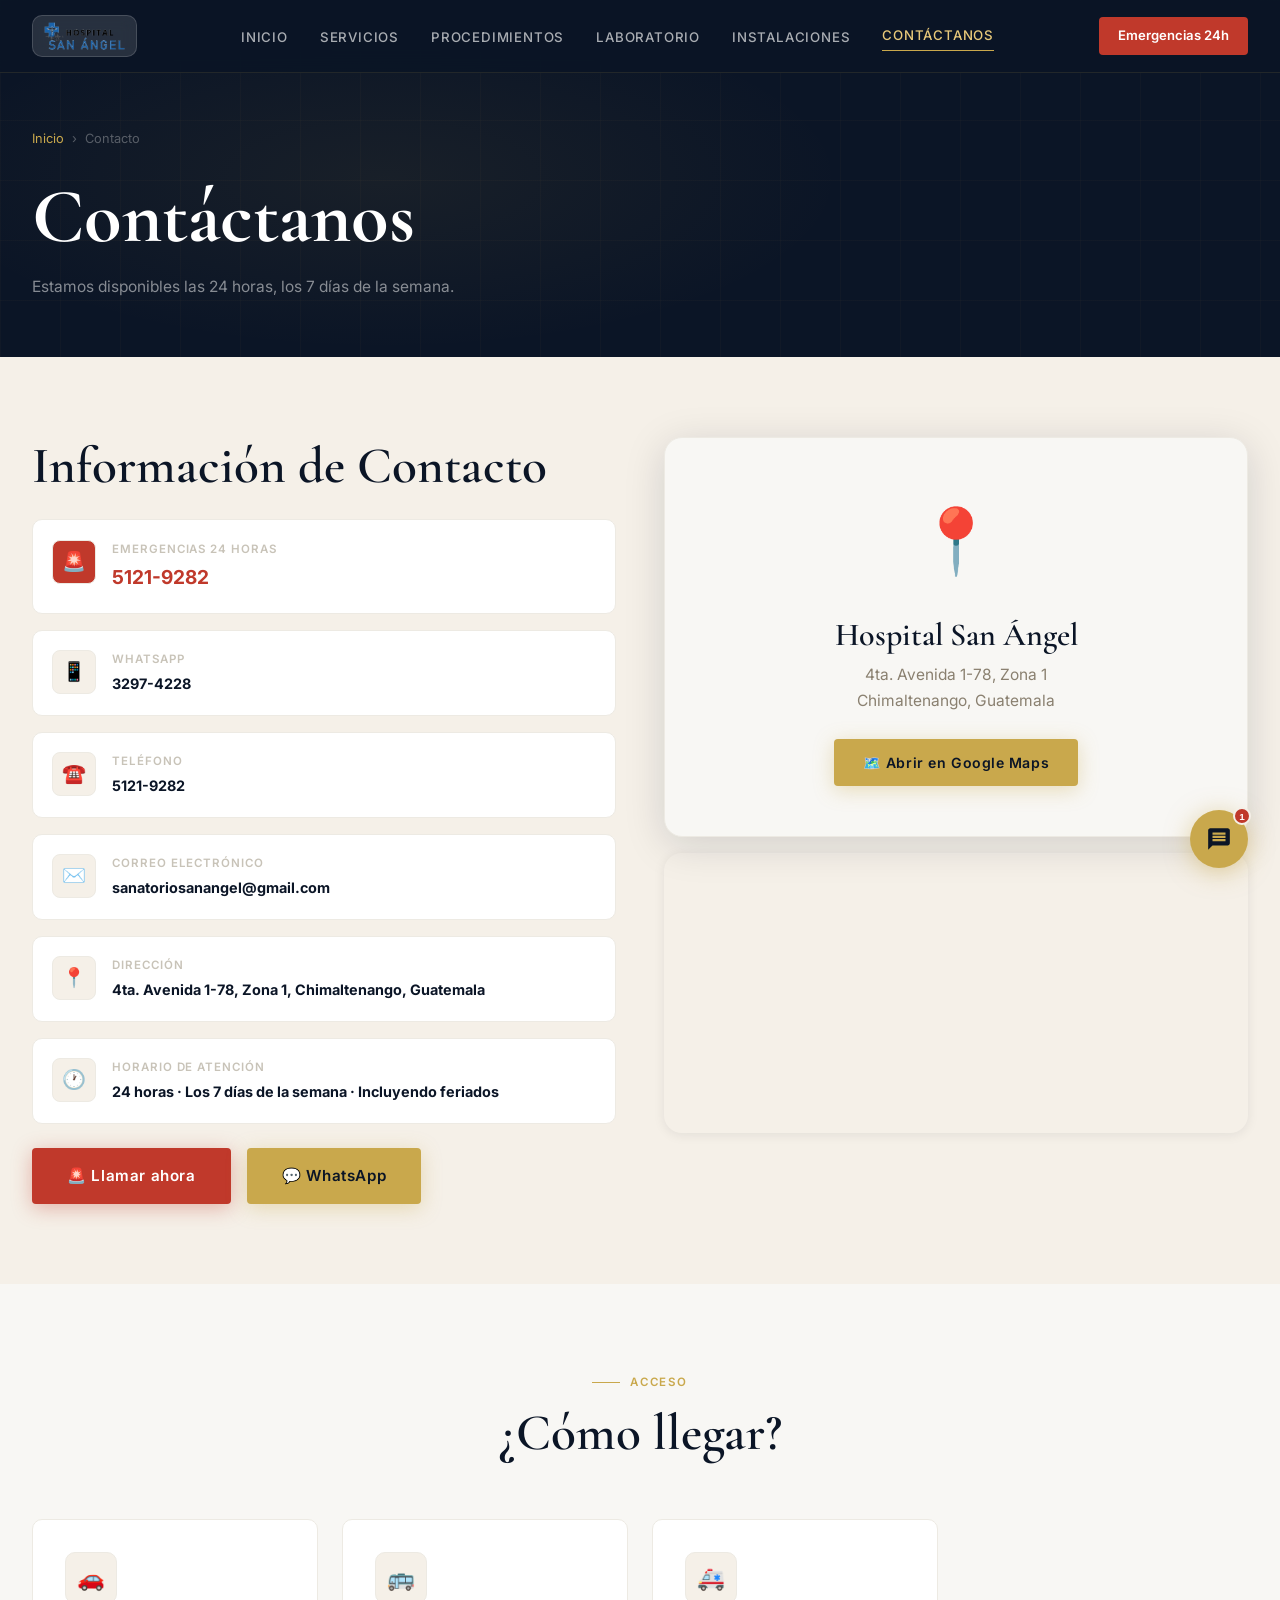
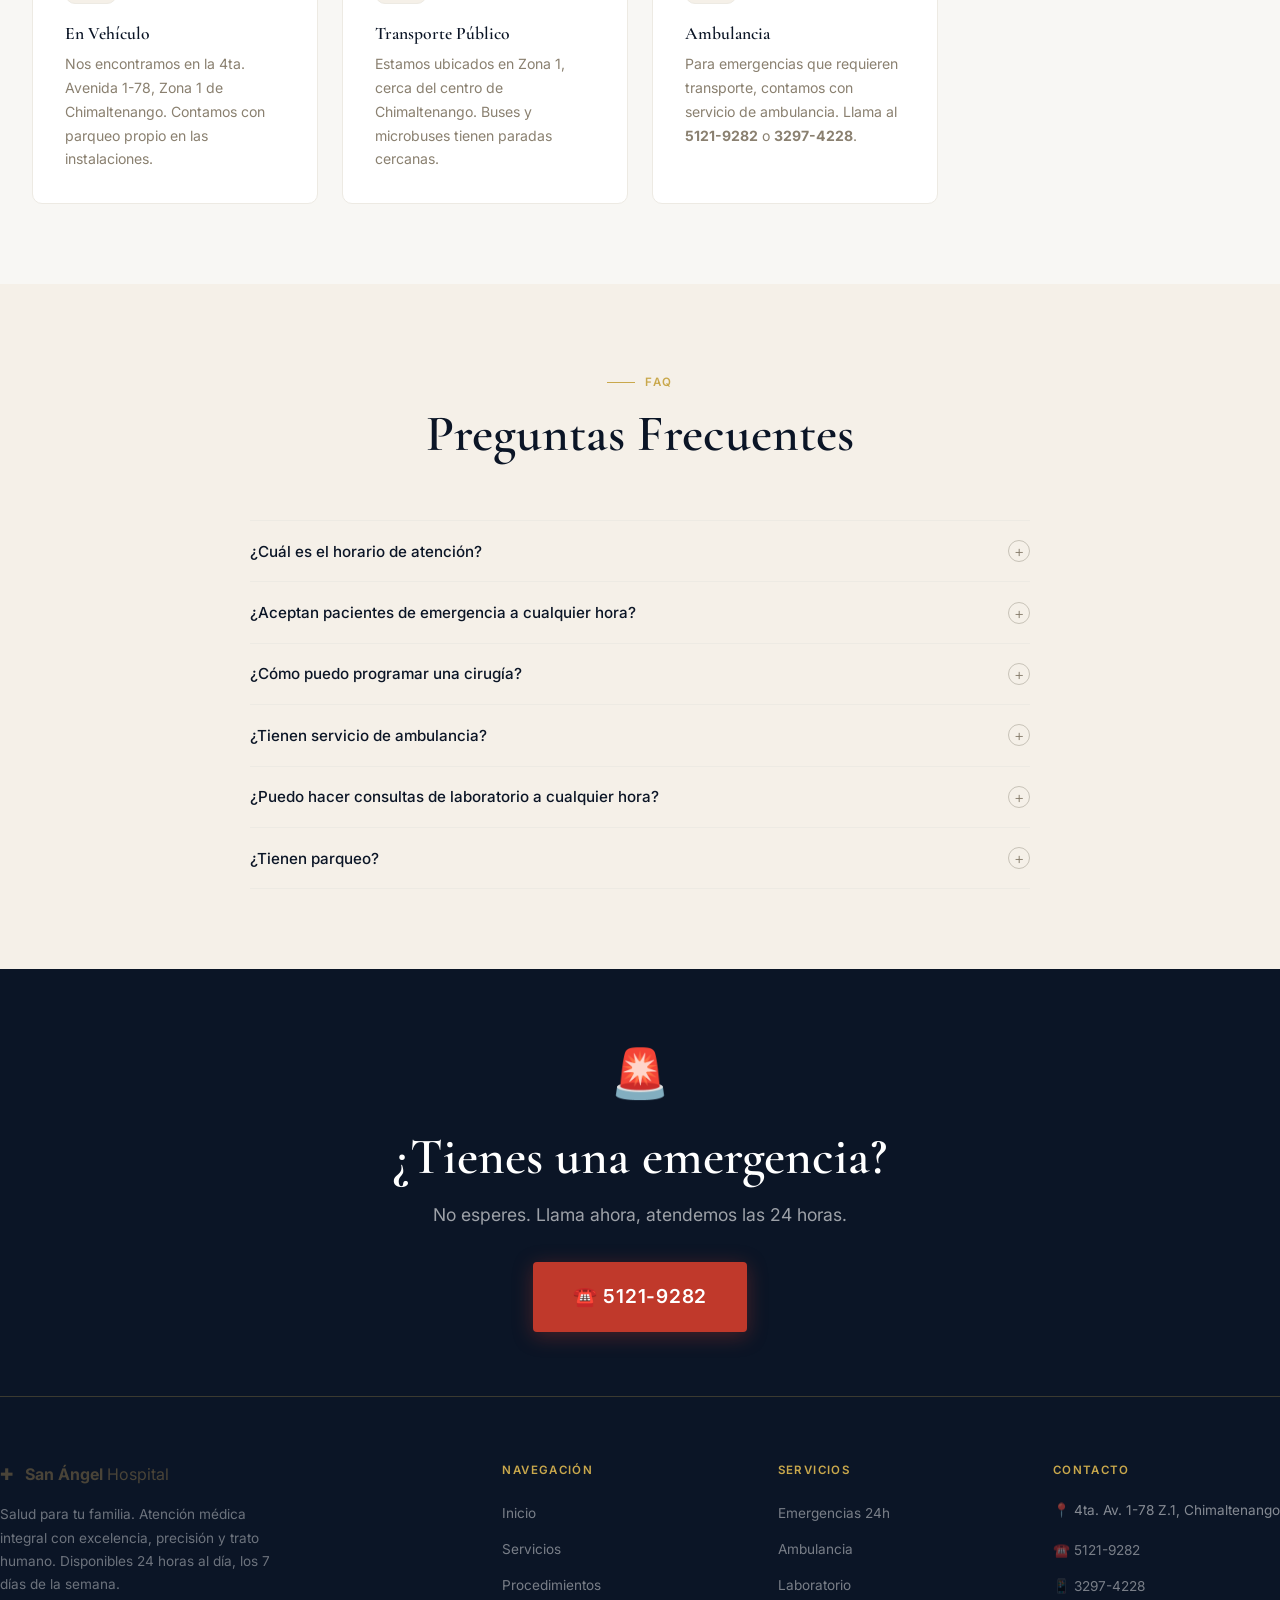
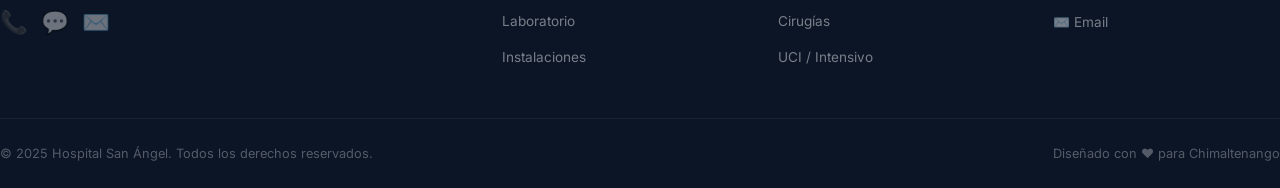
==== commit 18e6c3c3: "diseño" ====
--- a/pages/contacto.html
+++ b/pages/contacto.html
@@ -150,55 +150,37 @@
     <div style="max-width:800px; margin:0 auto;" class="fade-in">
       <div class="accordion">
         <div class="accordion-item">
-          <button class="accordion-btn" aria-expanded="true">
-            <span>¿Cuál es el horario de atención?</span>
-            <span class="acc-icon">+</span>
-          </button>
-          <div class="accordion-body open">
+          <button class="accordion-btn" aria-expanded="false"><span>¿Cuál es el horario de atención?</span><span class="accordion-icon">+</span></button>
+          <div class="accordion-body">
             <p>El Hospital San Ángel ofrece atención <strong>24 horas al día, los 7 días de la semana</strong>, incluyendo días feriados y fines de semana. Todos nuestros servicios están disponibles en cualquier momento.</p>
           </div>
         </div>
         <div class="accordion-item">
-          <button class="accordion-btn" aria-expanded="false">
-            <span>¿Aceptan pacientes de emergencia a cualquier hora?</span>
-            <span class="acc-icon">+</span>
-          </button>
+          <button class="accordion-btn" aria-expanded="false"><span>¿Aceptan pacientes de emergencia a cualquier hora?</span><span class="accordion-icon">+</span></button>
           <div class="accordion-body">
             <p>Sí. El área de emergencias está disponible <strong>24 horas</strong> con personal médico capacitado para atender cualquier urgencia al momento de llegar. Para emergencias fuera del hospital, llama al <strong>5121-9282</strong>.</p>
           </div>
         </div>
         <div class="accordion-item">
-          <button class="accordion-btn" aria-expanded="false">
-            <span>¿Cómo puedo programar una cirugía?</span>
-            <span class="acc-icon">+</span>
-          </button>
+          <button class="accordion-btn" aria-expanded="false"><span>¿Cómo puedo programar una cirugía?</span><span class="accordion-icon">+</span></button>
           <div class="accordion-body">
             <p>Puedes comunicarte con nosotros por WhatsApp al <strong>3297-4228</strong>, por teléfono al <strong>5121-9282</strong> o por correo electrónico a <strong>sanatoriosanangel@gmail.com</strong> para programar tu procedimiento con el especialista correspondiente.</p>
           </div>
         </div>
         <div class="accordion-item">
-          <button class="accordion-btn" aria-expanded="false">
-            <span>¿Tienen servicio de ambulancia?</span>
-            <span class="acc-icon">+</span>
-          </button>
+          <button class="accordion-btn" aria-expanded="false"><span>¿Tienen servicio de ambulancia?</span><span class="accordion-icon">+</span></button>
           <div class="accordion-body">
             <p>Sí. Contamos con servicio de ambulancia disponible las <strong>24 horas, los 7 días</strong> para emergencias y traslados. Llama al <strong>3297-4228</strong> o <strong>5121-9282</strong> para solicitarla.</p>
           </div>
         </div>
         <div class="accordion-item">
-          <button class="accordion-btn" aria-expanded="false">
-            <span>¿Puedo hacer consultas de laboratorio a cualquier hora?</span>
-            <span class="acc-icon">+</span>
-          </button>
+          <button class="accordion-btn" aria-expanded="false"><span>¿Puedo hacer consultas de laboratorio a cualquier hora?</span><span class="accordion-icon">+</span></button>
           <div class="accordion-body">
             <p>Sí. Nuestro laboratorio clínico está disponible <strong>24 horas</strong> para análisis de emergencia y estudios de rutina. Los resultados son entregados de forma confiable y puntual.</p>
           </div>
         </div>
         <div class="accordion-item">
-          <button class="accordion-btn" aria-expanded="false">
-            <span>¿Tienen parqueo?</span>
-            <span class="acc-icon">+</span>
-          </button>
+          <button class="accordion-btn" aria-expanded="false"><span>¿Tienen parqueo?</span><span class="accordion-icon">+</span></button>
           <div class="accordion-body">
             <p>Sí. Contamos con parqueo propio dentro de las instalaciones del hospital, disponible para pacientes y sus acompañantes las 24 horas.</p>
           </div>
--- a/css/main.css
+++ b/css/main.css
@@ -1,1106 +1,837 @@
-@import url('https://fonts.googleapis.com/css2?family=Playfair+Display:wght@400;700;900&family=DM+Sans:ital,opsz,wght@0,9..40,300;0,9..40,400;0,9..40,500;0,9..40,600;1,9..40,300&display=swap');
+/* ═══════════════════════════════════════════════════════
+   HOSPITAL SAN ÁNGEL — PREMIUM GOLD REDESIGN
+   ═══════════════════════════════════════════════════════ */
+
+@import url('https://fonts.googleapis.com/css2?family=Cormorant+Garamond:ital,wght@0,400;0,600;0,700;1,400;1,600&family=Playfair+Display:ital,wght@0,700;0,900;1,400&family=Inter:wght@300;400;500;600&display=swap');
 
 :root {
-  --navy: #0A1628;
-  --navy-mid: #112240;
-  --blue: #1565C0;
-  --blue-bright: #1976D2;
-  --blue-light: #42A5F5;
-  --blue-pale: #E3F2FD;
-  --red: #D32F2F;
-  --red-soft: #EF5350;
-  --white: #FFFFFF;
-  --gray-100: #F8FAFC;
-  --gray-200: #EEF2F7;
-  --gray-300: #CBD5E1;
-  --gray-500: #64748B;
-  --gray-700: #334155;
-  --gold: #FFB300;
-  --shadow-sm: 0 2px 8px rgba(10,22,40,0.08);
-  --shadow-md: 0 8px 32px rgba(10,22,40,0.12);
-  --shadow-lg: 0 24px 64px rgba(10,22,40,0.18);
-  --radius: 12px;
-  --radius-lg: 20px;
-  --transition: all 0.3s cubic-bezier(0.4,0,0.2,1);
-}
-
+  /* ── CORE PALETTE ── */
+  --navy:       #0B1526;
+  --navy-mid:   #132035;
+  --navy-card:  #111E33;
+  --gold:       #C9A84C;
+  --gold-light: #E8C97A;
+  --gold-pale:  rgba(201,168,76,0.12);
+  --gold-border:rgba(201,168,76,0.25);
+  --white:      #FFFFFF;
+  --cream:      #F5F0E8;
+  --red:        #C0392B;
+  --red-soft:   #E74C3C;
+
+  /* ── GRAYS ── */
+  --gray-100: #F8F7F4;
+  --gray-200: #EDEAE3;
+  --gray-300: #C8C3B8;
+  --gray-500: #8A8070;
+  --gray-700: #4A4438;
+
+  /* ── SHADOWS ── */
+  --shadow-sm: 0 2px 12px rgba(11,21,38,0.08);
+  --shadow-md: 0 8px 40px rgba(11,21,38,0.15);
+  --shadow-lg: 0 24px 80px rgba(11,21,38,0.25);
+  --shadow-gold: 0 8px 32px rgba(201,168,76,0.2);
+
+  /* ── RADIUS ── */
+  --radius: 10px;
+  --radius-lg: 18px;
+
+  /* ── TRANSITION ── */
+  --transition: all 0.35s cubic-bezier(0.4,0,0.2,1);
+}
+
+/* ─── RESET ─── */
 *, *::before, *::after { box-sizing: border-box; margin: 0; padding: 0; }
-
-html { scroll-behavior: smooth; font-size: 16px; }
-
+html { scroll-behavior: smooth; font-size: 16px; overflow-x: hidden; width: 100%; }
 body {
-  font-family: 'DM Sans', sans-serif;
-  background: var(--white);
+  font-family: 'Inter', sans-serif;
+  background: var(--cream);
+  color: var(--gray-700);
+  overflow-x: hidden;
+  line-height: 1.65;
+  width: 100%;
+  max-width: 100vw;
+}
+
+/* ─── TYPOGRAPHY ─── */
+h1, h2, h3 {
+  font-family: 'Cormorant Garamond', serif;
+  line-height: 1.15;
   color: var(--navy);
-  overflow-x: hidden;
-  line-height: 1.6;
-}
-
-/* ─── TYPOGRAPHY ─── */
-h1, h2, h3, h4 {
-  font-family: 'Playfair Display', serif;
-  line-height: 1.2;
-}
-h1 { font-size: clamp(2.2rem, 5vw, 3.8rem); font-weight: 900; }
-h2 { font-size: clamp(1.6rem, 3vw, 2.6rem); font-weight: 700; }
-h3 { font-size: clamp(1.2rem, 2vw, 1.6rem); font-weight: 700; }
-h4 { font-size: 1.1rem; font-weight: 600; font-family: 'DM Sans', sans-serif; }
-p { font-size: 1rem; color: var(--gray-700); }
-a { text-decoration: none; color: inherit; }
+}
+h4, h5, h6 {
+  font-family: 'Inter', sans-serif;
+  color: var(--navy);
+}
+h1 { font-size: clamp(2.8rem, 6vw, 5rem); font-weight: 700; }
+h2 { font-size: clamp(2rem, 4vw, 3.2rem); font-weight: 600; }
+h3 { font-size: clamp(1.4rem, 2.5vw, 2rem); font-weight: 600; }
+h4 { font-size: 1rem; font-weight: 600; }
+p  { font-size: 0.97rem; line-height: 1.7; color: var(--gray-500); }
+a  { text-decoration: none; color: inherit; }
+
+/* ─── GOLD DIVIDER ─── */
+.gold-line {
+  display: inline-block; width: 40px; height: 2px;
+  background: var(--gold); margin-right: 12px;
+  vertical-align: middle;
+}
+
+/* ─── CONTAINER ─── */
+.container { max-width: 1280px; margin: 0 auto; padding: 0 2rem; width: 100%; }
+
+/* ─── SECTION ─── */
+.section { padding: 5rem 0; }
+.section-alt { background: var(--gray-100); }
+
+.section-header { text-align: center; max-width: 680px; margin: 0 auto 3.5rem; }
+.section-label {
+  display: inline-flex; align-items: center;
+  font-family: 'Inter', sans-serif;
+  font-size: 0.72rem; font-weight: 600;
+  letter-spacing: 0.15em; text-transform: uppercase;
+  color: var(--gold);
+  margin-bottom: 0.8rem;
+}
+.section-label::before {
+  content: ''; display: inline-block;
+  width: 28px; height: 1px;
+  background: var(--gold); margin-right: 10px;
+}
+.section-title { margin-bottom: 1rem; }
+.section-desc { font-size: 1rem; color: var(--gray-500); }
+
+/* ─── BUTTONS ─── */
+.btn {
+  display: inline-flex; align-items: center; gap: 8px;
+  padding: 0.75rem 1.8rem;
+  border-radius: 4px;
+  font-family: 'Inter', sans-serif;
+  font-weight: 600; font-size: 0.88rem;
+  letter-spacing: 0.04em;
+  cursor: pointer; border: none;
+  transition: var(--transition);
+  white-space: nowrap;
+  text-decoration: none;
+}
+.btn-primary {
+  background: var(--gold);
+  color: var(--navy);
+  box-shadow: 0 4px 20px rgba(201,168,76,0.35);
+}
+.btn-primary:hover { background: var(--gold-light); transform: translateY(-2px); box-shadow: var(--shadow-gold); }
+
+.btn-outline {
+  background: transparent;
+  border: 1.5px solid rgba(201,168,76,0.5);
+  color: var(--gold-light);
+}
+.btn-outline:hover { border-color: var(--gold); color: var(--gold); background: var(--gold-pale); }
+
+.btn-red {
+  background: var(--red);
+  color: white;
+  box-shadow: 0 4px 20px rgba(192,57,43,0.35);
+}
+.btn-red:hover { background: var(--red-soft); transform: translateY(-2px); }
+
+.btn-dark {
+  background: var(--navy);
+  color: var(--gold);
+  border: 1.5px solid var(--gold-border);
+}
+.btn-dark:hover { background: var(--navy-mid); border-color: var(--gold); }
+
+.btn-lg { padding: 0.95rem 2.2rem; font-size: 0.95rem; }
+.btn-sm { padding: 0.55rem 1.3rem; font-size: 0.82rem; }
 
 /* ─── HEADER / NAV ─── */
 .site-header {
   position: fixed; top: 0; left: 0; right: 0; z-index: 1000;
-  background: rgba(10,22,40,0.95);
-  backdrop-filter: blur(16px);
-  border-bottom: 1px solid rgba(255,255,255,0.06);
+  background: rgba(11,21,38,0.96);
+  backdrop-filter: blur(20px);
+  border-bottom: 1px solid rgba(201,168,76,0.12);
   transition: var(--transition);
 }
 .site-header.scrolled {
-  background: rgba(10,22,40,0.98);
-  box-shadow: var(--shadow-md);
+  background: rgba(11,21,38,0.99);
+  box-shadow: 0 4px 32px rgba(0,0,0,0.4);
 }
 .nav-inner {
-  max-width: 1300px; margin: 0 auto;
+  max-width: 1280px; margin: 0 auto;
   display: flex; align-items: center; justify-content: space-between;
-  padding: 0 2rem; height: 70px;
-}
-.nav-logo {
-  display: flex; align-items: center; gap: 12px;
-}
-.nav-logo .logo-icon {
-  width: 42px; height: 42px;
-  background: var(--blue);
-  border-radius: 10px;
-  display: flex; align-items: center; justify-content: center;
-  font-size: 1.4rem;
-}
-.nav-logo .logo-text { color: var(--white); }
-.nav-logo .logo-text strong {
-  display: block; font-family: 'Playfair Display', serif;
-  font-size: 1.1rem; letter-spacing: 0.02em;
-}
-.nav-logo .logo-text span {
-  display: block; font-size: 0.7rem; color: var(--blue-light);
-  letter-spacing: 0.15em; text-transform: uppercase;
+  padding: 0 2rem; height: 72px;
+}
+.nav-logo { display: flex; align-items: center; gap: 12px; }
+.nav-logo img { height: 42px; width: auto; }
+.nav-logo .logo-name {
+  font-family: 'Cormorant Garamond', serif;
+  font-size: 1.3rem; font-weight: 700;
+  color: var(--white);
+  letter-spacing: 0.02em;
 }
 .nav-links {
-  display: flex; align-items: center; gap: 0.2rem; list-style: none;
+  display: flex; align-items: center; gap: 2rem;
+  list-style: none;
 }
 .nav-links a {
-  color: rgba(255,255,255,0.8); font-size: 0.88rem;
-  padding: 0.5rem 0.9rem; border-radius: 8px;
-  transition: var(--transition); font-weight: 500;
-  letter-spacing: 0.02em;
-}
-.nav-links a:hover { color: var(--white); background: rgba(255,255,255,0.08); }
-.nav-links a.active { color: var(--blue-light); }
-.nav-cta {
-  background: var(--blue); color: var(--white) !important;
-  border-radius: 8px; padding: 0.5rem 1.2rem !important;
-}
-.nav-cta:hover { background: var(--blue-bright) !important; }
+  font-size: 0.83rem; font-weight: 500;
+  color: rgba(255,255,255,0.65);
+  letter-spacing: 0.06em; text-transform: uppercase;
+  transition: color 0.25s;
+  position: relative;
+}
+.nav-links a::after {
+  content: ''; position: absolute; bottom: -4px; left: 0; right: 0;
+  height: 1px; background: var(--gold);
+  transform: scaleX(0); transition: transform 0.3s;
+}
+.nav-links a:hover, .nav-links a.active { color: var(--gold-light); }
+.nav-links a:hover::after, .nav-links a.active::after { transform: scaleX(1); }
+.nav-cta { display: flex; align-items: center; gap: 1rem; }
 .nav-emergency {
   display: flex; align-items: center; gap: 8px;
-}
-.emergency-pill {
-  background: var(--red); color: var(--white);
-  border-radius: 100px; padding: 6px 14px;
-  font-size: 0.78rem; font-weight: 600;
-  display: flex; align-items: center; gap: 6px;
-  animation: pulse-red 2s infinite;
-}
-@keyframes pulse-red {
-  0%, 100% { box-shadow: 0 0 0 0 rgba(211,47,47,0.4); }
-  50% { box-shadow: 0 0 0 8px rgba(211,47,47,0); }
-}
+  background: var(--red); color: white;
+  padding: 0.5rem 1.2rem; border-radius: 4px;
+  font-size: 0.82rem; font-weight: 600;
+  transition: var(--transition);
+}
+.nav-emergency:hover { background: var(--red-soft); }
 .hamburger {
   display: none; flex-direction: column; gap: 5px;
-  cursor: pointer; padding: 6px;
+  background: none; border: none; cursor: pointer; padding: 4px;
 }
 .hamburger span {
   display: block; width: 24px; height: 2px;
-  background: var(--white); border-radius: 2px;
+  background: var(--gold); border-radius: 2px;
   transition: var(--transition);
 }
+.mobile-nav {
+  display: none;
+  flex-direction: column;
+  background: var(--navy-mid);
+  border-top: 1px solid var(--gold-border);
+  padding: 1.5rem 2rem;
+  gap: 1rem;
+}
+.mobile-nav.open { display: flex; }
+.mobile-nav a {
+  color: rgba(255,255,255,0.75);
+  font-size: 0.9rem; font-weight: 500;
+  padding: 0.5rem 0;
+  border-bottom: 1px solid rgba(255,255,255,0.06);
+  transition: color 0.2s;
+}
+.mobile-nav a:hover { color: var(--gold); }
 
 /* ─── HERO ─── */
 .hero {
-  min-height: 100vh;
+  position: relative; min-height: 100vh;
   background: var(--navy);
-  position: relative; overflow: hidden;
   display: flex; align-items: center;
-  padding-top: 70px;
+  overflow: hidden;
 }
 .hero-bg {
   position: absolute; inset: 0;
-  background: 
-    radial-gradient(ellipse 80% 60% at 70% 50%, rgba(21,101,192,0.18) 0%, transparent 70%),
-    radial-gradient(ellipse 40% 40% at 20% 80%, rgba(66,165,245,0.08) 0%, transparent 60%);
-}
+  background:
+    radial-gradient(ellipse 80% 70% at 60% 40%, rgba(201,168,76,0.07) 0%, transparent 60%),
+    linear-gradient(180deg, rgba(11,21,38,0.3) 0%, rgba(11,21,38,0.95) 100%);
+}
+/* Subtle texture pattern */
 .hero-grid {
-  position: absolute; inset: 0; opacity: 0.04;
-  background-image: 
-    linear-gradient(rgba(255,255,255,0.5) 1px, transparent 1px),
-    linear-gradient(90deg, rgba(255,255,255,0.5) 1px, transparent 1px);
+  position: absolute; inset: 0;
+  background-image:
+    linear-gradient(rgba(201,168,76,0.04) 1px, transparent 1px),
+    linear-gradient(90deg, rgba(201,168,76,0.04) 1px, transparent 1px);
   background-size: 60px 60px;
 }
 .hero-inner {
-  max-width: 1300px; margin: 0 auto; padding: 0 2rem;
-  display: grid; grid-template-columns: 1fr 1fr;
-  gap: 4rem; align-items: center; width: 100%;
-  position: relative; z-index: 1;
+  display: grid;
+  grid-template-columns: 1fr 400px;
+  gap: 4rem;
+  align-items: center;
+  max-width: 1280px;
+  margin: 0 auto;
+  padding: 7rem 2rem 4rem;
+  width: 100%;
 }
 .hero-badge {
   display: inline-flex; align-items: center; gap: 8px;
-  background: rgba(21,101,192,0.2); border: 1px solid rgba(21,101,192,0.4);
-  border-radius: 100px; padding: 6px 16px; margin-bottom: 1.5rem;
-  color: var(--blue-light); font-size: 0.82rem; font-weight: 500;
-  letter-spacing: 0.08em; text-transform: uppercase;
+  background: var(--gold-pale);
+  border: 1px solid var(--gold-border);
+  color: var(--gold-light);
+  font-size: 0.72rem; font-weight: 600;
+  letter-spacing: 0.12em; text-transform: uppercase;
+  padding: 6px 16px; border-radius: 100px;
+  margin-bottom: 1.5rem;
 }
 .hero-badge .dot {
-  width: 7px; height: 7px; background: var(--blue-light);
-  border-radius: 50%; animation: blink 1.5s infinite;
-}
-@keyframes blink {
-  0%, 100% { opacity: 1; } 50% { opacity: 0.3; }
-}
-.hero-title { color: var(--white); margin-bottom: 1.2rem; }
-.hero-title span { color: var(--blue-light); display: block; }
+  width: 6px; height: 6px; border-radius: 50%;
+  background: var(--gold);
+  animation: pulse-gold 2s infinite;
+}
+@keyframes pulse-gold {
+  0%, 100% { opacity: 1; transform: scale(1); }
+  50%       { opacity: 0.5; transform: scale(1.4); }
+}
+.hero-title {
+  font-family: 'Cormorant Garamond', serif;
+  font-size: clamp(3.5rem, 7vw, 6rem);
+  font-weight: 700;
+  color: var(--white);
+  line-height: 1.05;
+  margin-bottom: 1.5rem;
+  letter-spacing: -0.01em;
+}
+.hero-title em {
+  font-style: italic;
+  color: var(--gold);
+}
 .hero-desc {
-  color: rgba(255,255,255,0.65); font-size: 1.1rem;
-  margin-bottom: 2rem; max-width: 480px; line-height: 1.7;
-}
-.hero-actions { display: flex; gap: 1rem; flex-wrap: wrap; margin-bottom: 2.5rem; }
+  font-size: 1.05rem;
+  color: rgba(255,255,255,0.55);
+  margin-bottom: 2.5rem;
+  max-width: 520px;
+  line-height: 1.8;
+}
+.hero-actions { display: flex; gap: 1rem; flex-wrap: wrap; margin-bottom: 3rem; }
 .hero-stats {
-  display: flex; gap: 2rem;
+  display: flex; gap: 2.5rem;
+  padding-top: 2rem;
+  border-top: 1px solid rgba(201,168,76,0.15);
 }
 .hero-stat-num {
-  font-family: 'Playfair Display', serif;
-  font-size: 2rem; font-weight: 900; color: var(--white);
-}
-.hero-stat-label { font-size: 0.78rem; color: rgba(255,255,255,0.5); text-transform: uppercase; letter-spacing: 0.08em; }
+  font-family: 'Cormorant Garamond', serif;
+  font-size: 2rem; font-weight: 700;
+  color: var(--gold);
+  line-height: 1;
+  margin-bottom: 4px;
+}
+.hero-stat-label {
+  font-size: 0.68rem; font-weight: 600;
+  letter-spacing: 0.1em; text-transform: uppercase;
+  color: rgba(255,255,255,0.35);
+}
+/* Hero side cards */
 .hero-cards {
-  display: grid; grid-template-columns: 1fr 1fr;
-  gap: 1rem;
+  display: flex; flex-direction: column; gap: 1rem;
 }
 .hero-card {
   background: rgba(255,255,255,0.04);
-  border: 1px solid rgba(255,255,255,0.08);
-  border-radius: var(--radius-lg); padding: 1.5rem;
+  border: 1px solid rgba(201,168,76,0.15);
+  border-radius: var(--radius);
+  padding: 1.4rem 1.6rem;
+  backdrop-filter: blur(10px);
   transition: var(--transition);
+  display: flex; flex-direction: column; gap: 0.4rem;
 }
 .hero-card:hover {
-  background: rgba(255,255,255,0.07);
-  border-color: rgba(21,101,192,0.4);
-  transform: translateY(-4px);
-}
-.hero-card:first-child { grid-column: 1 / -1; }
-.hero-card-icon {
-  width: 48px; height: 48px; border-radius: 12px;
-  background: rgba(21,101,192,0.2);
+  background: rgba(201,168,76,0.08);
+  border-color: rgba(201,168,76,0.35);
+  transform: translateX(4px);
+}
+.hero-card-icon { font-size: 1.4rem; margin-bottom: 0.3rem; }
+.hero-card h4 { color: var(--white); font-size: 0.95rem; font-weight: 600; }
+.hero-card p  { color: rgba(255,255,255,0.45); font-size: 0.82rem; line-height: 1.55; }
+
+/* ─── BREADCRUMB ─── */
+.breadcrumb {
+  display: flex; align-items: center; gap: 8px;
+  font-size: 0.8rem; color: var(--gray-300);
+  margin-bottom: 1.5rem; flex-wrap: wrap;
+}
+.breadcrumb a { color: var(--gold); transition: opacity 0.2s; }
+.breadcrumb a:hover { opacity: 0.7; }
+.breadcrumb span { color: rgba(255,255,255,0.3); }
+
+/* ─── PAGE HERO ─── */
+.page-hero {
+  background: var(--navy);
+  padding: 8rem 0 3.5rem;
+  position: relative; overflow: hidden;
+}
+.page-hero::before {
+  content: '';
+  position: absolute; inset: 0;
+  background:
+    radial-gradient(ellipse 60% 80% at 30% 50%, rgba(201,168,76,0.07) 0%, transparent 60%),
+    linear-gradient(rgba(201,168,76,0.03) 1px, transparent 1px),
+    linear-gradient(90deg, rgba(201,168,76,0.03) 1px, transparent 1px);
+  background-size: auto, 60px 60px, 60px 60px;
+}
+.page-hero h1 { color: var(--white); }
+.page-hero p  { color: rgba(255,255,255,0.5); margin-top: 0.8rem; max-width: 560px; }
+
+/* ─── MVV SECTION ─── */
+.mvv-section {
+  background: var(--navy);
+  padding: 5rem 0;
+}
+.mvv-grid {
+  display: grid;
+  grid-template-columns: repeat(3, 1fr);
+  gap: 0;
+  border: 1px solid var(--gold-border);
+  border-radius: var(--radius);
+  overflow: hidden;
+}
+.mvv-card {
+  padding: 2.5rem;
+  border-right: 1px solid var(--gold-border);
+  transition: var(--transition);
+  position: relative;
+}
+.mvv-card:last-child { border-right: none; }
+.mvv-card:hover { background: var(--gold-pale); }
+.mvv-card::before {
+  content: '';
+  position: absolute; top: 0; left: 0; right: 0;
+  height: 2px;
+  background: linear-gradient(90deg, transparent, var(--gold), transparent);
+  opacity: 0; transition: opacity 0.3s;
+}
+.mvv-card:hover::before { opacity: 1; }
+.mvv-icon {
+  width: 48px; height: 48px; border-radius: 8px;
+  background: var(--gold-pale); border: 1px solid var(--gold-border);
   display: flex; align-items: center; justify-content: center;
+  font-size: 1.3rem; margin-bottom: 1.2rem;
+}
+.mvv-card h3 {
+  color: var(--gold);
   font-size: 1.4rem; margin-bottom: 0.8rem;
-}
-.hero-card h4 { color: var(--white); margin-bottom: 0.3rem; }
-.hero-card p { font-size: 0.85rem; color: rgba(255,255,255,0.5); }
-
-/* ─── BUTTONS ─── */
-.btn {
-  display: inline-flex; align-items: center; gap: 8px;
-  padding: 0.75rem 1.6rem; border-radius: var(--radius);
-  font-size: 0.9rem; font-weight: 600; cursor: pointer;
-  transition: var(--transition); border: none;
-  font-family: 'DM Sans', sans-serif; letter-spacing: 0.02em;
-  text-decoration: none;
-}
-.btn-primary {
-  background: var(--blue); color: var(--white);
-  box-shadow: 0 4px 20px rgba(21,101,192,0.35);
-}
-.btn-primary:hover {
-  background: var(--blue-bright);
-  transform: translateY(-2px);
-  box-shadow: 0 8px 30px rgba(21,101,192,0.45);
-}
-.btn-outline {
-  background: transparent; color: var(--white);
-  border: 1.5px solid rgba(255,255,255,0.25);
-}
-.btn-outline:hover {
-  background: rgba(255,255,255,0.08);
-  border-color: rgba(255,255,255,0.5);
-}
-.btn-red {
-  background: var(--red); color: var(--white);
-  box-shadow: 0 4px 20px rgba(211,47,47,0.35);
-}
-.btn-red:hover {
-  background: var(--red-soft);
-  transform: translateY(-2px);
-}
-.btn-lg { padding: 1rem 2rem; font-size: 1rem; }
-.btn-sm { padding: 0.5rem 1rem; font-size: 0.82rem; }
-
-/* ─── SECTIONS ─── */
-.section { padding: 5rem 0; }
-.section-alt { background: var(--gray-100); }
-.container { max-width: 1300px; margin: 0 auto; padding: 0 2rem; }
-.section-header { text-align: center; margin-bottom: 3.5rem; }
-.section-label {
-  display: inline-block;
-  background: var(--blue-pale); color: var(--blue);
-  border-radius: 100px; padding: 4px 14px;
-  font-size: 0.78rem; font-weight: 600;
-  letter-spacing: 0.1em; text-transform: uppercase;
-  margin-bottom: 0.8rem;
-}
-.section-title { margin-bottom: 0.8rem; }
-.section-desc { color: var(--gray-500); max-width: 560px; margin: 0 auto; }
-
-/* ─── CARDS GRID ─── */
+  font-family: 'Cormorant Garamond', serif;
+}
+.mvv-card p { color: rgba(255,255,255,0.5); font-size: 0.88rem; line-height: 1.75; }
+.valores-grid {
+  display: grid; grid-template-columns: 1fr 1fr;
+  gap: 0.6rem; margin-top: 1rem;
+}
+.valor-item {
+  display: flex; align-items: center; gap: 8px;
+  color: rgba(255,255,255,0.6); font-size: 0.82rem;
+}
+.valor-item::before {
+  content: '◆'; color: var(--gold); font-size: 0.45rem; flex-shrink: 0;
+}
+
+/* ─── CARDS ─── */
 .cards-grid {
   display: grid;
-  grid-template-columns: repeat(auto-fill, minmax(280px, 1fr));
+  grid-template-columns: repeat(auto-fill, minmax(260px, 1fr));
   gap: 1.5rem;
 }
 .card {
-  background: var(--white); border-radius: var(--radius-lg);
-  padding: 2rem; box-shadow: var(--shadow-sm);
+  background: var(--white);
   border: 1px solid var(--gray-200);
+  border-radius: var(--radius);
+  padding: 2rem;
   transition: var(--transition);
+  position: relative; overflow: hidden;
+}
+.card::after {
+  content: '';
+  position: absolute; bottom: 0; left: 0; right: 0;
+  height: 2px;
+  background: linear-gradient(90deg, var(--gold), var(--gold-light));
+  transform: scaleX(0); transition: transform 0.35s;
+  transform-origin: left;
 }
 .card:hover {
   box-shadow: var(--shadow-md);
   transform: translateY(-4px);
-  border-color: var(--blue-pale);
-}
+  border-color: transparent;
+}
+.card:hover::after { transform: scaleX(1); }
 .card-icon {
-  width: 56px; height: 56px; border-radius: 14px;
-  background: var(--blue-pale);
+  width: 52px; height: 52px; border-radius: 10px;
+  background: var(--cream);
+  border: 1px solid var(--gray-200);
   display: flex; align-items: center; justify-content: center;
-  font-size: 1.6rem; margin-bottom: 1.2rem;
-}
-.card h3 { margin-bottom: 0.5rem; font-size: 1.2rem; }
-.card p { font-size: 0.9rem; color: var(--gray-500); }
-
-/* ─── PRICE TABLE ─── */
-.price-table {
-  width: 100%; border-collapse: collapse;
-  border-radius: var(--radius-lg); overflow: hidden;
-  box-shadow: var(--shadow-md);
-}
-.price-table thead { background: var(--navy); }
-.price-table thead th {
-  color: var(--white); padding: 1rem 1.4rem;
-  text-align: left; font-size: 0.82rem;
-  letter-spacing: 0.08em; text-transform: uppercase;
-  font-family: 'DM Sans', sans-serif;
-}
-.price-table tbody tr {
-  border-bottom: 1px solid var(--gray-200);
-  transition: var(--transition);
-}
-.price-table tbody tr:last-child { border-bottom: none; }
-.price-table tbody tr:hover { background: var(--blue-pale); }
-.price-table tbody td {
-  padding: 1rem 1.4rem; font-size: 0.95rem; vertical-align: middle;
-}
-.price-table tbody td:first-child { font-weight: 500; }
-.price-badge {
-  display: inline-block;
-  background: var(--blue); color: var(--white);
-  border-radius: 8px; padding: 4px 12px;
-  font-size: 0.88rem; font-weight: 600;
-}
-
-/* ─── INCLUDES LIST ─── */
-.includes-list { list-style: none; }
-.includes-list li {
-  display: flex; align-items: flex-start; gap: 10px;
-  padding: 0.5rem 0; font-size: 0.9rem; color: var(--gray-700);
-  border-bottom: 1px solid var(--gray-200);
-}
-.includes-list li:last-child { border-bottom: none; }
-.includes-list li::before {
-  content: '✓'; color: var(--blue); font-weight: 700;
-  flex-shrink: 0; margin-top: 2px;
-}
-
-/* ─── CONTACT ─── */
-.contact-grid {
-  display: grid; grid-template-columns: 1fr 1fr;
-  gap: 3rem; align-items: center;
-}
-.contact-item {
-  display: flex; align-items: center; gap: 1rem;
-  padding: 1.2rem; border-radius: var(--radius);
-  background: var(--white); box-shadow: var(--shadow-sm);
-  border: 1px solid var(--gray-200); margin-bottom: 1rem;
-  transition: var(--transition);
-}
-.contact-item:hover { box-shadow: var(--shadow-md); transform: translateX(4px); }
-.contact-icon {
-  width: 48px; height: 48px; border-radius: 12px;
-  background: var(--blue); color: var(--white);
-  display: flex; align-items: center; justify-content: center;
-  font-size: 1.2rem; flex-shrink: 0;
-}
-.contact-info label {
-  display: block; font-size: 0.75rem; color: var(--gray-500);
-  text-transform: uppercase; letter-spacing: 0.08em; margin-bottom: 2px;
-}
-.contact-info strong { font-size: 1rem; color: var(--navy); }
-
-/* ─── FOOTER ─── */
-.site-footer {
+  font-size: 1.4rem; margin-bottom: 1.2rem;
+}
+.card h3 { font-size: 1.1rem; margin-bottom: 0.5rem; }
+.card p  { font-size: 0.88rem; color: var(--gray-500); }
+
+/* ─── VIDEO SECTION ─── */
+.video-section {
   background: var(--navy);
-  padding: 3rem 0 1.5rem;
-  color: rgba(255,255,255,0.6);
-}
-.footer-inner {
-  max-width: 1300px; margin: 0 auto; padding: 0 2rem;
-}
-.footer-top {
-  display: grid; grid-template-columns: 2fr 1fr 1fr 1fr;
-  gap: 2rem; padding-bottom: 2rem;
-  border-bottom: 1px solid rgba(255,255,255,0.08);
-  margin-bottom: 1.5rem;
-}
-.footer-brand p { font-size: 0.88rem; margin: 1rem 0; max-width: 280px; }
-.footer-col h5 {
-  color: var(--white); font-size: 0.82rem;
-  text-transform: uppercase; letter-spacing: 0.1em;
-  margin-bottom: 1rem; font-family: 'DM Sans', sans-serif;
-}
-.footer-col ul { list-style: none; }
-.footer-col li { margin-bottom: 0.5rem; }
-.footer-col a { font-size: 0.88rem; transition: var(--transition); }
-.footer-col a:hover { color: var(--blue-light); }
-.footer-bottom {
-  display: flex; justify-content: space-between; align-items: center;
-  font-size: 0.82rem;
-}
-.footer-bottom span { color: var(--blue-light); }
-
-/* ─── CHATBOT ─── */
-.chatbot-trigger {
-  position: fixed; bottom: 2rem; right: 2rem; z-index: 2000;
-  width: 60px; height: 60px; border-radius: 50%;
-  background: var(--blue);
-  box-shadow: 0 8px 32px rgba(21,101,192,0.5);
-  display: flex; align-items: center; justify-content: center;
-  cursor: pointer; border: none;
-  transition: var(--transition);
-  animation: float 3s ease-in-out infinite;
-}
-.chatbot-trigger:hover {
-  transform: scale(1.1);
-  box-shadow: 0 12px 40px rgba(21,101,192,0.6);
-}
-@keyframes float {
-  0%, 100% { transform: translateY(0); }
-  50% { transform: translateY(-6px); }
-}
-.chatbot-trigger:hover { animation: none; }
-.chatbot-trigger svg { width: 28px; height: 28px; fill: white; }
-.chatbot-badge {
-  position: absolute; top: -4px; right: -4px;
-  width: 20px; height: 20px; background: var(--red);
-  border-radius: 50%; border: 2px solid white;
-  display: flex; align-items: center; justify-content: center;
-  font-size: 0.62rem; color: white; font-weight: 700;
-}
-.chatbot-window {
-  position: fixed; bottom: 5.5rem; right: 2rem; z-index: 1999;
-  width: 380px; max-height: 560px;
-  background: var(--white); border-radius: var(--radius-lg);
-  box-shadow: var(--shadow-lg);
-  display: flex; flex-direction: column;
-  overflow: hidden;
-  transform: scale(0.9) translateY(20px); opacity: 0;
-  pointer-events: none;
-  transition: all 0.3s cubic-bezier(0.34,1.56,0.64,1);
-  border: 1px solid var(--gray-200);
-}
-.chatbot-window.open {
-  transform: scale(1) translateY(0); opacity: 1;
-  pointer-events: all;
-}
-.chatbot-header {
-  background: var(--navy); padding: 1.2rem 1.4rem;
-  display: flex; align-items: center; gap: 12px;
-}
-.chatbot-avatar {
-  width: 40px; height: 40px; background: var(--blue);
-  border-radius: 50%;
-  display: flex; align-items: center; justify-content: center;
-  font-size: 1.2rem; flex-shrink: 0;
-}
-.chatbot-header-info { flex: 1; }
-.chatbot-header-info strong {
-  display: block; color: var(--white); font-size: 0.95rem;
-}
-.chatbot-header-info span {
-  font-size: 0.75rem; color: rgba(255,255,255,0.5);
-  display: flex; align-items: center; gap: 5px;
-}
-.online-dot {
-  width: 7px; height: 7px; background: #4CAF50;
-  border-radius: 50%; animation: blink 2s infinite;
-}
-.chatbot-close {
-  background: none; border: none; cursor: pointer;
-  color: rgba(255,255,255,0.5); font-size: 1.4rem;
-  line-height: 1; transition: var(--transition); padding: 2px;
-}
-.chatbot-close:hover { color: white; }
-.chatbot-messages {
-  flex: 1; overflow-y: auto; padding: 1.2rem;
-  display: flex; flex-direction: column; gap: 0.8rem;
-  scroll-behavior: smooth;
-}
-.chatbot-messages::-webkit-scrollbar { width: 4px; }
-.chatbot-messages::-webkit-scrollbar-track { background: transparent; }
-.chatbot-messages::-webkit-scrollbar-thumb { background: var(--gray-300); border-radius: 2px; }
-.msg {
-  max-width: 85%; display: flex; flex-direction: column; gap: 3px;
-}
-.msg.bot { align-self: flex-start; }
-.msg.user { align-self: flex-end; }
-.msg-bubble {
-  padding: 0.7rem 1rem; border-radius: 16px;
-  font-size: 0.88rem; line-height: 1.5;
-}
-.msg.bot .msg-bubble {
-  background: var(--gray-100); color: var(--navy);
-  border-bottom-left-radius: 4px;
-}
-.msg.user .msg-bubble {
-  background: var(--blue); color: white;
-  border-bottom-right-radius: 4px;
-}
-.msg-time {
-  font-size: 0.68rem; color: var(--gray-500);
-  padding: 0 4px;
-}
-.msg.user .msg-time { text-align: right; }
-.chat-quick-btns {
-  display: flex; flex-wrap: wrap; gap: 6px;
-  padding: 0.5rem 1.2rem;
-  border-top: 1px solid var(--gray-200);
-}
-.quick-btn {
-  background: var(--blue-pale); color: var(--blue);
-  border: 1px solid rgba(21,101,192,0.2);
-  border-radius: 100px; padding: 5px 12px;
-  font-size: 0.78rem; cursor: pointer;
-  transition: var(--transition); font-family: 'DM Sans', sans-serif;
-  font-weight: 500;
-}
-.quick-btn:hover { background: var(--blue); color: white; }
-.chatbot-input-area {
-  padding: 0.8rem 1.2rem;
-  border-top: 1px solid var(--gray-200);
-  display: flex; gap: 8px; align-items: center;
-}
-.chatbot-input {
-  flex: 1; border: 1.5px solid var(--gray-300);
-  border-radius: 100px; padding: 0.55rem 1rem;
-  font-size: 0.88rem; font-family: 'DM Sans', sans-serif;
-  outline: none; transition: var(--transition);
-  color: var(--navy);
-}
-.chatbot-input:focus { border-color: var(--blue); }
-.chatbot-send {
-  width: 38px; height: 38px; background: var(--blue);
-  border: none; border-radius: 50%; cursor: pointer;
-  display: flex; align-items: center; justify-content: center;
-  transition: var(--transition); flex-shrink: 0;
-}
-.chatbot-send:hover { background: var(--blue-bright); transform: scale(1.05); }
-.chatbot-send svg { width: 16px; height: 16px; fill: white; }
-.typing-indicator {
-  display: flex; gap: 4px; padding: 4px;
-}
-.typing-indicator span {
-  width: 8px; height: 8px; background: var(--gray-500);
-  border-radius: 50%; animation: bounce 1.2s infinite;
-}
-.typing-indicator span:nth-child(2) { animation-delay: 0.2s; }
-.typing-indicator span:nth-child(3) { animation-delay: 0.4s; }
-@keyframes bounce {
-  0%, 100% { transform: translateY(0); opacity: 0.5; }
-  50% { transform: translateY(-6px); opacity: 1; }
-}
-
-/* ─── PAGE HERO ─── */
-.page-hero {
-  background: var(--navy); padding: 8rem 0 4rem;
   position: relative; overflow: hidden;
-}
-.page-hero::before {
-  content: ''; position: absolute; inset: 0;
-  background: radial-gradient(ellipse 60% 80% at 80% 50%, rgba(21,101,192,0.2) 0%, transparent 70%);
-}
-.page-hero .container { position: relative; z-index: 1; }
-.page-hero h1 { color: var(--white); margin-bottom: 0.8rem; }
-.page-hero p { color: rgba(255,255,255,0.6); font-size: 1.1rem; }
-.breadcrumb {
-  display: flex; align-items: center; gap: 8px;
-  margin-bottom: 1rem;
-  font-size: 0.82rem; color: rgba(255,255,255,0.4);
-}
-.breadcrumb a { color: var(--blue-light); transition: var(--transition); }
-.breadcrumb a:hover { color: white; }
-
-/* ─── ACCORDION ─── */
-.accordion { border-radius: var(--radius-lg); overflow: hidden; box-shadow: var(--shadow-sm); }
-.accordion-item { border-bottom: 1px solid var(--gray-200); background: white; }
-.accordion-item:last-child { border-bottom: none; }
-.accordion-btn {
-  width: 100%; display: flex; align-items: center; justify-content: space-between;
-  padding: 1.2rem 1.5rem; background: none; border: none;
-  cursor: pointer; font-family: 'DM Sans', sans-serif;
-  font-size: 0.95rem; font-weight: 500; color: var(--navy);
-  transition: var(--transition); text-align: left;
-}
-.accordion-btn:hover { background: var(--gray-100); }
-.accordion-btn .acc-icon {
-  width: 28px; height: 28px; background: var(--blue-pale);
-  border-radius: 50%; display: flex; align-items: center; justify-content: center;
-  color: var(--blue); font-size: 1.2rem; flex-shrink: 0;
-  transition: var(--transition);
-}
-.accordion-btn[aria-expanded="true"] .acc-icon { transform: rotate(45deg); background: var(--blue); color: white; }
-.accordion-body { display: none; padding: 0 1.5rem 1.2rem; }
-.accordion-body.open { display: block; }
-
-/* ─── GALLERY ─── */
-.gallery-grid {
-  display: grid;
-  grid-template-columns: repeat(auto-fill, minmax(260px, 1fr));
-  gap: 1rem;
-}
-.gallery-item {
-  border-radius: var(--radius); overflow: hidden;
-  aspect-ratio: 4/3; background: var(--gray-200);
-  position: relative;
-}
-.gallery-item img {
-  width: 100%; height: 100%; object-fit: cover;
-  transition: var(--transition);
-}
-.gallery-item:hover img { transform: scale(1.05); }
-.gallery-caption {
-  position: absolute; bottom: 0; left: 0; right: 0;
-  background: linear-gradient(transparent, rgba(10,22,40,0.85));
-  padding: 1.5rem 1rem 0.8rem;
-  color: white; font-size: 0.82rem; font-weight: 500;
-  opacity: 0; transition: var(--transition);
-}
-.gallery-item:hover .gallery-caption { opacity: 1; }
-
-/* ─── NOTICE BOX ─── */
-.notice-box {
-  background: var(--blue-pale); border-left: 4px solid var(--blue);
-  border-radius: 0 var(--radius) var(--radius) 0;
-  padding: 1rem 1.2rem; margin: 1.5rem 0;
-}
-.notice-box p { font-size: 0.88rem; color: var(--navy); margin: 0; }
-.notice-box strong { color: var(--blue); }
-.notice-box.red {
-  background: #FFEBEE; border-color: var(--red);
-}
-.notice-box.red p { color: #B71C1C; }
-
-/* ─── PACKAGE CARD ─── */
-.pkg-card {
-  background: var(--white); border-radius: var(--radius-lg);
-  border: 1px solid var(--gray-200); overflow: hidden;
-  box-shadow: var(--shadow-sm); transition: var(--transition);
-}
-.pkg-card:hover { box-shadow: var(--shadow-md); transform: translateY(-4px); }
-.pkg-header {
-  background: var(--navy); padding: 1.5rem;
-  display: flex; justify-content: space-between; align-items: flex-start;
-}
-.pkg-header h3 { color: var(--white); font-size: 1.1rem; }
-.pkg-price {
-  background: var(--blue); color: white;
-  border-radius: 10px; padding: 6px 14px;
-  font-size: 1.1rem; font-weight: 700;
-  font-family: 'Playfair Display', serif;
-  white-space: nowrap;
-}
-.pkg-body { padding: 1.5rem; }
-.pkg-body ul { list-style: none; }
-.pkg-body li {
-  display: flex; align-items: flex-start; gap: 8px;
-  padding: 0.4rem 0; font-size: 0.88rem; color: var(--gray-700);
-  border-bottom: 1px solid var(--gray-200);
-}
-.pkg-body li:last-child { border-bottom: none; }
-.pkg-body li .check { color: var(--blue); flex-shrink: 0; font-weight: 700; }
-
-/* ─── RESPONSIVE ─── */
-@media (max-width: 1024px) {
-  .hero-inner { grid-template-columns: 1fr; gap: 3rem; padding: 3rem 2rem; }
-  .hero-cards { display: none; }
-  .footer-top { grid-template-columns: 1fr 1fr; }
-  .contact-grid { grid-template-columns: 1fr; }
-}
-@media (max-width: 768px) {
-  .nav-links { display: none; }
-  .hamburger { display: flex; }
-  .nav-emergency { display: none; }
-  .footer-top { grid-template-columns: 1fr; }
-  .footer-bottom { flex-direction: column; gap: 0.5rem; text-align: center; }
-  .cards-grid { grid-template-columns: 1fr; }
-  .chatbot-window { width: calc(100vw - 2rem); right: 1rem; }
-  .hero-stats { flex-wrap: wrap; gap: 1.5rem; }
-  .price-table { font-size: 0.85rem; }
-  .price-table td, .price-table th { padding: 0.7rem 0.8rem; }
-}
-
-/* ─── MOBILE NAV ─── */
-.mobile-nav {
-  display: none; position: fixed; inset: 0; z-index: 999;
-  background: var(--navy);
-  flex-direction: column;
-  padding: 6rem 2rem 2rem;
-}
-.mobile-nav.open { display: flex; }
-.mobile-nav a {
-  color: rgba(255,255,255,0.8); font-size: 1.3rem;
-  padding: 1rem 0; border-bottom: 1px solid rgba(255,255,255,0.08);
-  font-family: 'Playfair Display', serif; transition: var(--transition);
-}
-.mobile-nav a:hover { color: var(--blue-light); padding-left: 8px; }
-.mobile-nav-close {
-  position: absolute; top: 1.5rem; right: 2rem;
-  background: none; border: none; color: white;
-  font-size: 2rem; cursor: pointer;
-}
-
-/* ─── ANIMATIONS ─── */
-.fade-in { opacity: 0; transform: translateY(30px); transition: opacity 0.6s ease, transform 0.6s ease; }
-.fade-in.visible { opacity: 1; transform: translateY(0); }
-.fade-in-delay-1 { transition-delay: 0.1s; }
-.fade-in-delay-2 { transition-delay: 0.2s; }
-.fade-in-delay-3 { transition-delay: 0.3s; }
-.fade-in-delay-4 { transition-delay: 0.4s; }
-
-/* ═══════════════════════════════════════════════
-   NUEVAS SECCIONES — HOSPITAL SAN ÁNGEL
-   ═══════════════════════════════════════════════ */
-
-/* ─── MISIÓN VISIÓN VALORES ─── */
-.mvv-section {
-  background: var(--navy);
-  position: relative;
-  overflow: hidden;
-  padding: 6rem 0;
-}
-.mvv-section::before {
-  content: '';
-  position: absolute; inset: 0;
-  background:
-    radial-gradient(ellipse 50% 70% at 0% 50%, rgba(21,101,192,0.15) 0%, transparent 60%),
-    radial-gradient(ellipse 40% 60% at 100% 30%, rgba(66,165,245,0.08) 0%, transparent 60%);
-}
-.mvv-grid {
-  display: grid;
-  grid-template-columns: 1fr 1fr 1fr;
-  gap: 2px;
-  position: relative; z-index: 1;
-}
-.mvv-card {
-  padding: 3rem 2.5rem;
-  border-right: 1px solid rgba(255,255,255,0.07);
-  position: relative;
-  transition: var(--transition);
-}
-.mvv-card:last-child { border-right: none; }
-.mvv-card::before {
-  content: '';
-  position: absolute;
-  top: 0; left: 0; right: 0;
-  height: 3px;
-  background: linear-gradient(90deg, transparent, var(--blue-light), transparent);
-  opacity: 0;
-  transition: var(--transition);
-}
-.mvv-card:hover::before { opacity: 1; }
-.mvv-card:hover { background: rgba(255,255,255,0.03); }
-.mvv-number {
-  font-family: 'Playfair Display', serif;
-  font-size: 5rem;
-  font-weight: 900;
-  color: rgba(255,255,255,0.04);
-  line-height: 1;
-  position: absolute;
-  top: 1.5rem; right: 2rem;
-  pointer-events: none;
-}
-.mvv-icon {
-  width: 56px; height: 56px;
-  border-radius: 14px;
-  background: rgba(21,101,192,0.2);
-  border: 1px solid rgba(21,101,192,0.3);
-  display: flex; align-items: center; justify-content: center;
-  font-size: 1.5rem;
-  margin-bottom: 1.5rem;
-  transition: var(--transition);
-}
-.mvv-card:hover .mvv-icon {
-  background: var(--blue);
-  border-color: var(--blue);
-}
-.mvv-card h3 {
-  color: var(--white);
-  font-size: 1.4rem;
-  margin-bottom: 1rem;
-  letter-spacing: 0.02em;
-}
-.mvv-card p {
-  color: rgba(255,255,255,0.55);
-  font-size: 0.9rem;
-  line-height: 1.8;
-}
-.valores-grid {
-  display: grid;
-  grid-template-columns: repeat(3, 1fr);
-  gap: 1rem;
-  margin-top: 1.5rem;
-}
-.valor-chip {
-  display: flex; align-items: center; gap: 10px;
-  padding: 0.7rem 1rem;
-  background: rgba(255,255,255,0.04);
-  border: 1px solid rgba(255,255,255,0.08);
-  border-radius: 10px;
-  transition: var(--transition);
-}
-.valor-chip:hover {
-  background: rgba(21,101,192,0.15);
-  border-color: rgba(21,101,192,0.3);
-}
-.valor-chip .v-icon { font-size: 1.1rem; }
-.valor-chip span {
-  color: rgba(255,255,255,0.7);
-  font-size: 0.82rem;
-  font-weight: 500;
-}
-
-/* ─── VIDEO GALLERY ─── */
-.video-section {
-  background: #0C1A2E;
-  padding: 6rem 0;
-  position: relative;
-  overflow: hidden;
 }
 .video-section::before {
   content: '';
   position: absolute; inset: 0;
   background:
-    radial-gradient(ellipse 60% 80% at 50% 0%, rgba(21,101,192,0.12) 0%, transparent 60%);
-}
-.video-layout {
-  display: grid;
-  grid-template-columns: 1fr 380px;
-  gap: 2rem;
-  align-items: start;
-  position: relative; z-index: 1;
-}
-.video-player-wrap {
-  position: relative;
-}
-.video-player-frame {
-  width: 100%;
-  aspect-ratio: 16/9;
-  border-radius: var(--radius-lg);
-  overflow: hidden;
-  background: #000;
-  box-shadow: 0 32px 80px rgba(0,0,0,0.6);
-  border: 1px solid rgba(255,255,255,0.08);
-  position: relative;
-}
-.video-player-frame iframe {
-  width: 100%;
-  height: 100%;
-  border: none;
-  display: block;
-}
-.video-now-playing {
-  margin-top: 1.2rem;
-  display: flex; align-items: center; gap: 12px;
-}
-.now-playing-dot {
-  width: 10px; height: 10px;
-  background: var(--red);
-  border-radius: 50%;
-  animation: pulse-red 1.5s infinite;
-  flex-shrink: 0;
-}
-.now-playing-text {
-  font-size: 0.85rem;
-  color: rgba(255,255,255,0.4);
-  text-transform: uppercase;
-  letter-spacing: 0.1em;
-}
-.now-playing-title {
-  color: var(--white);
-  font-size: 1.1rem;
-  font-family: 'Playfair Display', serif;
-  font-weight: 700;
-}
-.video-list {
-  display: flex;
-  flex-direction: column;
-  gap: 0.6rem;
-  max-height: 520px;
-  overflow-y: auto;
-  padding-right: 4px;
-}
-.video-list::-webkit-scrollbar { width: 3px; }
-.video-list::-webkit-scrollbar-track { background: transparent; }
-.video-list::-webkit-scrollbar-thumb { background: rgba(255,255,255,0.1); border-radius: 2px; }
-.video-item {
-  display: flex; align-items: center; gap: 1rem;
-  padding: 0.9rem 1rem;
-  background: rgba(255,255,255,0.04);
-  border: 1px solid rgba(255,255,255,0.06);
-  border-radius: 12px;
-  cursor: pointer;
-  transition: var(--transition);
-}
-.video-item:hover, .video-item.active {
-  background: rgba(21,101,192,0.2);
-  border-color: rgba(21,101,192,0.4);
-}
-.video-item.active {
-  border-color: var(--blue);
-}
-.video-thumb {
-  width: 72px; height: 50px;
-  border-radius: 8px;
-  overflow: hidden;
-  flex-shrink: 0;
-  background: #1a2a3a;
-  position: relative;
-}
-.video-thumb img {
-  width: 100%; height: 100%;
-  object-fit: cover;
-}
-.video-thumb-placeholder {
-  width: 100%; height: 100%;
-  display: flex; align-items: center; justify-content: center;
-  background: linear-gradient(135deg, #1a2a3a, #0d1a2a);
-  font-size: 1.4rem;
-}
-.video-play-icon {
-  position: absolute;
-  inset: 0;
-  display: flex; align-items: center; justify-content: center;
-  background: rgba(0,0,0,0.4);
-  transition: var(--transition);
-}
-.video-play-icon svg {
-  width: 20px; height: 20px;
-  fill: white;
-  filter: drop-shadow(0 1px 3px rgba(0,0,0,0.5));
-}
-.video-item:hover .video-play-icon { background: rgba(21,101,192,0.5); }
-.video-item.active .video-play-icon { background: rgba(21,101,192,0.6); }
-.video-info { flex: 1; min-width: 0; }
-.video-info strong {
-  display: block;
-  color: var(--white);
-  font-size: 0.9rem;
-  font-weight: 600;
-  margin-bottom: 3px;
-  white-space: nowrap; overflow: hidden; text-overflow: ellipsis;
-}
-.video-info span {
-  font-size: 0.75rem;
-  color: rgba(255,255,255,0.4);
-}
-.video-num {
-  font-size: 0.75rem;
-  color: rgba(255,255,255,0.2);
-  font-weight: 600;
-  font-family: 'Playfair Display', serif;
-  flex-shrink: 0;
-}
-.video-item.active .video-num { color: var(--blue-light); }
-.uci-badge {
-  display: inline-flex; align-items: center; gap: 6px;
-  background: rgba(211,47,47,0.2);
-  border: 1px solid rgba(211,47,47,0.4);
-  border-radius: 100px;
-  padding: 4px 12px;
-  font-size: 0.75rem;
-  color: #EF9A9A;
-  font-weight: 600;
-  letter-spacing: 0.06em;
-  text-transform: uppercase;
-  margin-top: 0.5rem;
-  display: inline-flex;
+    radial-gradient(ellipse 70% 60% at 50% 0%, rgba(201,168,76,0.06) 0%, transparent 60%),
+    linear-gradient(rgba(201,168,76,0.025) 1px, transparent 1px),
+    linear-gradient(90deg, rgba(201,168,76,0.025) 1px, transparent 1px);
+  background-size: auto, 60px 60px, 60px 60px;
 }
 
 /* ─── TESTIMONIOS ─── */
 .testimonios-section {
-  background: var(--gray-100);
-  padding: 6rem 0;
+  background: var(--navy);
+  padding: 5rem 0;
   position: relative;
-  overflow: hidden;
 }
 .testimonios-section::before {
   content: '';
-  position: absolute;
-  top: -60px; right: -60px;
-  width: 400px; height: 400px;
-  background: radial-gradient(circle, rgba(21,101,192,0.05) 0%, transparent 70%);
-  pointer-events: none;
-}
-.testimonios-track-wrap {
+  position: absolute; inset: 0;
+  background: linear-gradient(rgba(201,168,76,0.025) 1px, transparent 1px),
+              linear-gradient(90deg, rgba(201,168,76,0.025) 1px, transparent 1px);
+  background-size: 60px 60px;
+}
+.testimonio-card {
+  background: rgba(255,255,255,0.04);
+  border: 1px solid rgba(201,168,76,0.15);
+  border-radius: var(--radius);
+  padding: 2rem;
+  transition: var(--transition);
+}
+.testimonio-card:hover {
+  background: rgba(201,168,76,0.06);
+  border-color: rgba(201,168,76,0.3);
+  transform: translateY(-3px);
+}
+.testimonio-stars { color: var(--gold); font-size: 0.9rem; margin-bottom: 1rem; }
+.testimonio-text {
+  font-size: 0.93rem; color: rgba(255,255,255,0.65);
+  line-height: 1.75; font-style: italic;
+  margin-bottom: 1.4rem;
+}
+.testimonio-author { display: flex; align-items: center; gap: 12px; padding-top: 1rem; border-top: 1px solid rgba(201,168,76,0.1); }
+.author-avatar {
+  width: 42px; height: 42px; border-radius: 50%;
+  background: var(--gold); color: var(--navy);
+  display: flex; align-items: center; justify-content: center;
+  font-weight: 700; font-size: 1rem; flex-shrink: 0;
+}
+.author-info strong { display: block; color: var(--white); font-size: 0.88rem; }
+.author-info span   { color: rgba(255,255,255,0.35); font-size: 0.75rem; }
+
+/* ─── CONTACT ─── */
+.contact-grid {
+  display: grid; grid-template-columns: 1fr 1fr; gap: 3rem; align-items: start;
+}
+.contact-item {
+  display: flex; align-items: flex-start; gap: 1rem;
+  padding: 1.2rem; border-radius: var(--radius);
+  border: 1px solid var(--gray-200);
+  background: var(--white);
+  margin-bottom: 1rem;
+  transition: var(--transition);
+}
+.contact-item:hover { border-color: var(--gold-border); box-shadow: var(--shadow-sm); }
+.contact-icon {
+  width: 44px; height: 44px; border-radius: 8px;
+  background: var(--cream); border: 1px solid var(--gray-200);
+  display: flex; align-items: center; justify-content: center;
+  font-size: 1.2rem; flex-shrink: 0;
+}
+.contact-info label { display: block; font-size: 0.72rem; font-weight: 600; letter-spacing: 0.08em; text-transform: uppercase; color: var(--gray-300); margin-bottom: 3px; }
+.contact-info strong { display: block; font-size: 0.9rem; color: var(--navy); }
+
+/* ─── FOOTER ─── */
+.site-footer {
+  background: var(--navy);
+  border-top: 1px solid var(--gold-border);
+}
+.footer-top {
+  display: grid; grid-template-columns: 2fr 1fr 1fr 1fr;
+  gap: 3rem; padding: 4rem 0 3rem;
+}
+.footer-brand p { color: rgba(255,255,255,0.4); font-size: 0.85rem; margin-top: 1rem; max-width: 280px; line-height: 1.7; }
+.footer-col h5 {
+  color: var(--gold); font-size: 0.72rem; font-weight: 600;
+  letter-spacing: 0.12em; text-transform: uppercase;
+  margin-bottom: 1.2rem;
+}
+.footer-col ul { list-style: none; display: flex; flex-direction: column; gap: 0.6rem; }
+.footer-col ul li a { color: rgba(255,255,255,0.45); font-size: 0.85rem; transition: color 0.2s; }
+.footer-col ul li a:hover { color: var(--gold-light); }
+.footer-bottom {
+  border-top: 1px solid rgba(255,255,255,0.06);
+  padding: 1.5rem 0;
+  display: flex; align-items: center; justify-content: space-between;
+}
+.footer-bottom p { font-size: 0.8rem; color: rgba(255,255,255,0.3); }
+.footer-bottom a { color: var(--gold); }
+
+/* ─── NOTICE BOX ─── */
+.notice-box {
+  background: var(--cream);
+  border: 1px solid var(--gray-200);
+  border-left: 3px solid var(--gold);
+  border-radius: var(--radius);
+  padding: 1rem 1.2rem;
+}
+.notice-box p { font-size: 0.88rem; color: var(--gray-700); }
+.notice-box.red {
+  background: rgba(192,57,43,0.06);
+  border-color: rgba(192,57,43,0.2);
+  border-left-color: var(--red);
+}
+
+/* ─── INCLUDES LIST ─── */
+.includes-list { list-style: none; display: flex; flex-direction: column; gap: 0.5rem; margin: 1rem 0; }
+.includes-list li {
+  display: flex; align-items: flex-start; gap: 10px;
+  font-size: 0.88rem; color: var(--gray-700);
+}
+.includes-list li::before { content: '◆'; color: var(--gold); font-size: 0.4rem; margin-top: 6px; flex-shrink: 0; }
+
+/* ─── PROC / LAB GRIDS ─── */
+.proc-grid  { display: grid; grid-template-columns: repeat(auto-fill, minmax(300px, 1fr)); gap: 1.5rem; }
+.diag-grid  { display: grid; grid-template-columns: repeat(auto-fill, minmax(220px, 1fr)); gap: 1.5rem; }
+.lab-photo-grid {
+  display: grid;
+  grid-template-columns: 1fr 1fr 1fr;
+  grid-template-rows: 220px 220px;
+  gap: 1.2rem;
+}
+.lab-photo-grid .main-photo { grid-row: 1 / 3; }
+.diag-photo { border-radius: var(--radius); overflow: hidden; height: 200px; }
+.diag-photo img { width: 100%; height: 100%; object-fit: cover; display: block; }
+
+/* ─── CHATBOT ─── */
+.chatbot-trigger {
+  position: fixed; bottom: 2rem; right: 2rem; z-index: 999;
+  width: 58px; height: 58px; border-radius: 50%;
+  background: var(--gold);
+  box-shadow: 0 4px 24px rgba(201,168,76,0.5);
+  display: flex; align-items: center; justify-content: center;
+  cursor: pointer; transition: var(--transition);
+  border: none;
+}
+.chatbot-trigger:hover { transform: scale(1.1); background: var(--gold-light); box-shadow: 0 6px 32px rgba(201,168,76,0.6); }
+.chatbot-trigger svg { width: 26px; height: 26px; fill: var(--navy); }
+
+.chatbot-badge {
+  position: absolute; top: -3px; right: -3px;
+  width: 18px; height: 18px; border-radius: 50%;
+  background: var(--red); color: white;
+  font-size: 0.62rem; font-weight: 700;
+  display: flex; align-items: center; justify-content: center;
+  border: 2px solid var(--cream);
+}
+
+.chatbot-window {
+  position: fixed; bottom: 5.5rem; right: 2rem; z-index: 998;
+  width: 340px;
+  background: var(--navy);
+  border-radius: var(--radius-lg);
+  box-shadow: 0 24px 80px rgba(0,0,0,0.5);
+  border: 1px solid var(--gold-border);
+  display: none; /* hidden by default */
+  flex-direction: column;
   overflow: hidden;
-  margin: 0 -2rem;
-  padding: 0 2rem;
-}
-.testimonios-track {
-  display: flex;
+  max-height: 520px;
+}
+.chatbot-window.open { display: flex; }
+
+.chatbot-header {
+  background: linear-gradient(135deg, var(--navy-mid), var(--navy));
+  padding: 1rem 1.2rem;
+  display: flex; align-items: center; gap: 0.8rem;
+  border-bottom: 1px solid var(--gold-border);
+}
+.chatbot-avatar {
+  width: 36px; height: 36px; border-radius: 50%;
+  background: var(--gold-pale); border: 1px solid var(--gold-border);
+  display: flex; align-items: center; justify-content: center;
+  font-size: 1.1rem; flex-shrink: 0;
+}
+.chatbot-header-info { flex: 1; }
+.chatbot-header-info strong { display: block; color: var(--white); font-size: 0.88rem; font-weight: 600; }
+.chatbot-header-info span { color: var(--gold); font-size: 0.72rem; display: flex; align-items: center; gap: 5px; }
+.online-dot {
+  display: inline-block; width: 6px; height: 6px; border-radius: 50%;
+  background: #4CAF50; animation: pulse-gold 2s infinite;
+}
+.chatbot-close {
+  background: none; border: none; color: rgba(255,255,255,0.4);
+  cursor: pointer; font-size: 1.1rem; line-height: 1;
+  transition: color 0.2s; padding: 4px;
+}
+.chatbot-close:hover { color: var(--gold); }
+
+.chatbot-messages {
+  flex: 1; overflow-y: auto; padding: 1rem;
+  display: flex; flex-direction: column; gap: 0.8rem;
+  background: rgba(0,0,0,0.2);
+}
+.chatbot-messages::-webkit-scrollbar { width: 3px; }
+.chatbot-messages::-webkit-scrollbar-thumb { background: var(--gold-border); border-radius: 2px; }
+
+.msg { max-width: 85%; font-size: 0.84rem; line-height: 1.6; }
+.msg.bot { align-self: flex-start; }
+.msg.user { align-self: flex-end; }
+.msg-bubble {
+  padding: 0.7rem 1rem;
+  border-radius: 4px;
+  line-height: 1.6;
+}
+.msg.bot .msg-bubble {
+  background: var(--navy-mid);
+  color: rgba(255,255,255,0.8);
+  border: 1px solid var(--gold-border);
+  border-radius: 0 10px 10px 10px;
+}
+.msg.user .msg-bubble {
+  background: var(--gold);
+  color: var(--navy);
+  font-weight: 500;
+  border-radius: 10px 0 10px 10px;
+}
+.msg-time { display: block; font-size: 0.67rem; color: rgba(255,255,255,0.25); margin-top: 3px; }
+
+.chat-quick-btns {
+  display: flex; flex-wrap: wrap; gap: 6px;
+  padding: 0.7rem 1rem;
+  border-top: 1px solid var(--gold-border);
+  background: rgba(0,0,0,0.15);
+}
+.quick-btn {
+  background: var(--gold-pale);
+  border: 1px solid var(--gold-border);
+  color: var(--gold-light);
+  border-radius: 100px; padding: 4px 12px;
+  font-size: 0.74rem; font-weight: 500;
+  cursor: pointer; transition: var(--transition);
+  font-family: 'Inter', sans-serif;
+}
+.quick-btn:hover { background: var(--gold); color: var(--navy); border-color: var(--gold); }
+
+.chatbot-input-area {
+  display: flex; padding: 0.8rem; gap: 0.6rem;
+  border-top: 1px solid var(--gold-border);
+  background: var(--navy-mid);
+}
+.chatbot-input {
+  flex: 1; padding: 0.6rem 0.9rem;
+  background: rgba(255,255,255,0.07);
+  border: 1px solid var(--gold-border);
+  border-radius: 100px;
+  font-size: 0.84rem; outline: none;
+  color: white;
+  font-family: 'Inter', sans-serif;
+  transition: border-color 0.2s;
+}
+.chatbot-input::placeholder { color: rgba(255,255,255,0.3); }
+.chatbot-input:focus { border-color: var(--gold); }
+.chatbot-send {
+  width: 36px; height: 36px; border-radius: 50%;
+  background: var(--gold); border: none;
+  display: flex; align-items: center; justify-content: center;
+  cursor: pointer; flex-shrink: 0; transition: var(--transition);
+}
+.chatbot-send:hover { background: var(--gold-light); transform: scale(1.1); }
+.chatbot-send svg { width: 16px; height: 16px; fill: var(--navy); }
+
+/* ─── ANIMATIONS ─── */
+.fade-in { opacity: 0; transform: translateY(20px); transition: opacity 0.7s ease, transform 0.7s ease; }
+.fade-in.visible { opacity: 1; transform: translateY(0); }
+.fade-in-delay-1 { transition-delay: 0.12s; }
+.fade-in-delay-2 { transition-delay: 0.24s; }
+.fade-in-delay-3 { transition-delay: 0.36s; }
+.fade-in-delay-4 { transition-delay: 0.48s; }
+
+@keyframes pulse-red {
+  0%, 100% { opacity: 1; transform: scale(1); }
+  50%       { opacity: 0.5; transform: scale(1.5); }
+}
+.now-playing-dot, .modal-dot { animation: pulse-red 1.5s infinite; }
+
+/* ─── RESPONSIVE ─── */
+@media (max-width: 1024px) {
+  .footer-top { grid-template-columns: 1fr 1fr; gap: 2rem; }
+  .hero-inner { grid-template-columns: 1fr; }
+  .hero-cards { flex-direction: row; flex-wrap: wrap; }
+  .hero-card { flex: 1; min-width: 200px; }
+  .mvv-grid { grid-template-columns: 1fr; border: none; gap: 1rem; }
+  .mvv-card { border-right: none; border: 1px solid var(--gold-border); border-radius: var(--radius); }
+}
+
+@media (max-width: 768px) {
+  .container { padding: 0 1.2rem; }
+  .section { padding: 3.5rem 0; }
+  .nav-links, .nav-cta .btn-dark { display: none; }
+  .hamburger { display: flex; }
+  .hero-inner { padding: 6rem 1.2rem 3rem; }
+  .hero-title { font-size: clamp(2.8rem, 8vw, 4rem); }
+  .hero-stats { gap: 1.5rem; flex-wrap: wrap; }
+  .hero-cards { display: none; }
+  .cards-grid { grid-template-columns: 1fr 1fr; gap: 1rem; }
+  .contact-grid { grid-template-columns: 1fr; }
+  .footer-top { grid-template-columns: 1fr; gap: 2rem; }
+  .lab-photo-grid { grid-template-columns: 1fr 1fr; grid-template-rows: auto; }
+  .lab-photo-grid .main-photo { grid-row: auto; grid-column: 1 / -1; }
+  #testimoniosGrid { grid-template-columns: 1fr !important; }
+}
+
+@media (max-width: 480px) {
+  .cards-grid { grid-template-columns: 1fr; }
+  .hero-actions { flex-direction: column; }
+  .hero-actions .btn { width: 100%; justify-content: center; }
+  .proc-grid { grid-template-columns: 1fr; }
+  .diag-grid { grid-template-columns: 1fr 1fr; }
+}
+
+/* ─── ACCORDION / FAQ ─── */
+.accordion { display: flex; flex-direction: column; gap: 0; max-width: 780px; margin: 0 auto; }
+
+.accordion-item {
+  border-bottom: 1px solid var(--gray-200);
+}
+.accordion-item:first-child { border-top: 1px solid var(--gray-200); }
+
+.accordion-btn {
+  width: 100%; display: flex; align-items: center; justify-content: space-between;
+  padding: 1.2rem 0;
+  background: none; border: none; cursor: pointer;
+  text-align: left; font-family: 'Inter', sans-serif;
+  font-size: 0.95rem; font-weight: 500; color: var(--navy);
+  gap: 1rem; transition: color 0.2s;
+}
+.accordion-btn:hover { color: var(--gold); }
+.accordion-btn[aria-expanded="true"] { color: var(--gold); }
+
+.accordion-icon {
+  width: 22px; height: 22px; border-radius: 50%;
+  border: 1.5px solid var(--gray-300);
+  display: flex; align-items: center; justify-content: center;
+  font-size: 1rem; font-weight: 300; color: var(--gray-500);
+  flex-shrink: 0; transition: var(--transition);
+  line-height: 1;
+}
+.accordion-btn[aria-expanded="true"] .accordion-icon {
+  border-color: var(--gold); color: var(--gold);
+  transform: rotate(45deg);
+}
+
+.accordion-body {
+  display: none;
+  padding: 0 0 1.2rem;
+}
+.accordion-body.open { display: block; }
+.accordion-body p, .accordion-body li {
+  font-size: 0.9rem; color: var(--gray-500); line-height: 1.75;
+}
+
+/* On dark backgrounds (video section etc) */
+.accordion-dark .accordion-btn { color: rgba(255,255,255,0.75); }
+.accordion-dark .accordion-item { border-color: var(--gold-border); }
+.accordion-dark .accordion-btn:hover,
+.accordion-dark .accordion-btn[aria-expanded="true"] { color: var(--gold); }
+.accordion-dark .accordion-icon { border-color: rgba(255,255,255,0.2); color: rgba(255,255,255,0.4); }
+.accordion-dark .accordion-body p { color: rgba(255,255,255,0.5); }
+
+/* ─── HOW TO GET HERE CARDS — CENTERED ─── */
+.access-grid {
+  display: grid;
+  grid-template-columns: repeat(3, minmax(0, 320px));
   gap: 1.5rem;
-  transition: transform 0.5s cubic-bezier(0.4,0,0.2,1);
-}
-.testimonio-card {
-  background: var(--white);
-  border-radius: var(--radius-lg);
-  padding: 2rem;
-  min-width: calc(33.333% - 1rem);
-  border: 1px solid var(--gray-200);
-  box-shadow: var(--shadow-sm);
-  transition: var(--transition);
-  position: relative;
-  flex-shrink: 0;
-}
-.testimonio-card:hover {
-  box-shadow: var(--shadow-md);
-  transform: translateY(-4px);
-  border-color: rgba(21,101,192,0.2);
-}
-.testimonio-quote {
-  font-size: 3rem;
-  color: var(--blue-pale);
-  line-height: 1;
-  font-family: 'Playfair Display', serif;
-  font-weight: 900;
-  margin-bottom: -0.5rem;
-}
-.testimonio-text {
-  color: var(--gray-700);
-  font-size: 0.95rem;
-  line-height: 1.7;
-  margin-bottom: 1.5rem;
-  font-style: italic;
-}
-.testimonio-stars {
-  display: flex; gap: 3px;
-  margin-bottom: 1.2rem;
-}
-.star { color: #FFB300; font-size: 1rem; }
-.testimonio-author {
-  display: flex; align-items: center; gap: 12px;
-  padding-top: 1rem;
-  border-top: 1px solid var(--gray-200);
-}
-.author-avatar {
-  width: 44px; height: 44px;
-  border-radius: 50%;
-  background: var(--blue);
-  display: flex; align-items: center; justify-content: center;
-  font-size: 1.1rem;
-  color: white;
-  font-weight: 700;
-  flex-shrink: 0;
-  font-family: 'Playfair Display', serif;
-}
-.author-info strong {
-  display: block;
-  font-size: 0.9rem;
-  color: var(--navy);
-  font-weight: 600;
-}
-.author-info span {
-  font-size: 0.78rem;
-  color: var(--gray-500);
-}
-.testimonio-service {
-  position: absolute;
-  top: 1.2rem; right: 1.2rem;
-  background: var(--blue-pale);
-  color: var(--blue);
-  border-radius: 100px;
-  padding: 3px 10px;
-  font-size: 0.72rem;
-  font-weight: 600;
-  letter-spacing: 0.05em;
-}
-.testimonios-nav {
-  display: flex; align-items: center; justify-content: center;
-  gap: 1rem;
-  margin-top: 2.5rem;
-}
-.t-nav-btn {
-  width: 44px; height: 44px;
-  border-radius: 50%;
-  background: var(--white);
-  border: 2px solid var(--gray-200);
-  cursor: pointer;
-  display: flex; align-items: center; justify-content: center;
-  font-size: 1.1rem;
-  transition: var(--transition);
-  color: var(--navy);
-}
-.t-nav-btn:hover {
-  background: var(--blue);
-  border-color: var(--blue);
-  color: white;
-}
-.t-dots {
-  display: flex; gap: 8px;
-}
-.t-dot {
-  width: 8px; height: 8px;
-  border-radius: 50%;
-  background: var(--gray-300);
-  cursor: pointer;
-  transition: var(--transition);
-  border: none;
-  padding: 0;
-}
-.t-dot.active {
-  background: var(--blue);
-  width: 24px;
-  border-radius: 4px;
-}
-
-/* ─── RESPONSIVE NUEVAS SECCIONES ─── */
-@media (max-width: 1024px) {
-  .mvv-grid { grid-template-columns: 1fr; }
-  .mvv-card { border-right: none; border-bottom: 1px solid rgba(255,255,255,0.07); }
-  .mvv-card:last-child { border-bottom: none; }
-  .video-layout { grid-template-columns: 1fr; }
-  .video-list { flex-direction: row; overflow-x: auto; overflow-y: visible; max-height: none; flex-wrap: nowrap; padding-bottom: 8px; }
-  .video-item { min-width: 220px; }
-  .valores-grid { grid-template-columns: 1fr 1fr; }
-  .testimonio-card { min-width: calc(50% - 0.75rem); }
-}
-@media (max-width: 640px) {
-  .mvv-card { padding: 2rem 1.5rem; }
-  .valores-grid { grid-template-columns: 1fr; }
-  .testimonio-card { min-width: calc(90% - 0.75rem); }
-  .video-item { min-width: 200px; }
-}
+  justify-content: center;
+}
+@media (max-width: 768px) {
+  .access-grid { grid-template-columns: 1fr; max-width: 400px; margin: 0 auto; }
+}
